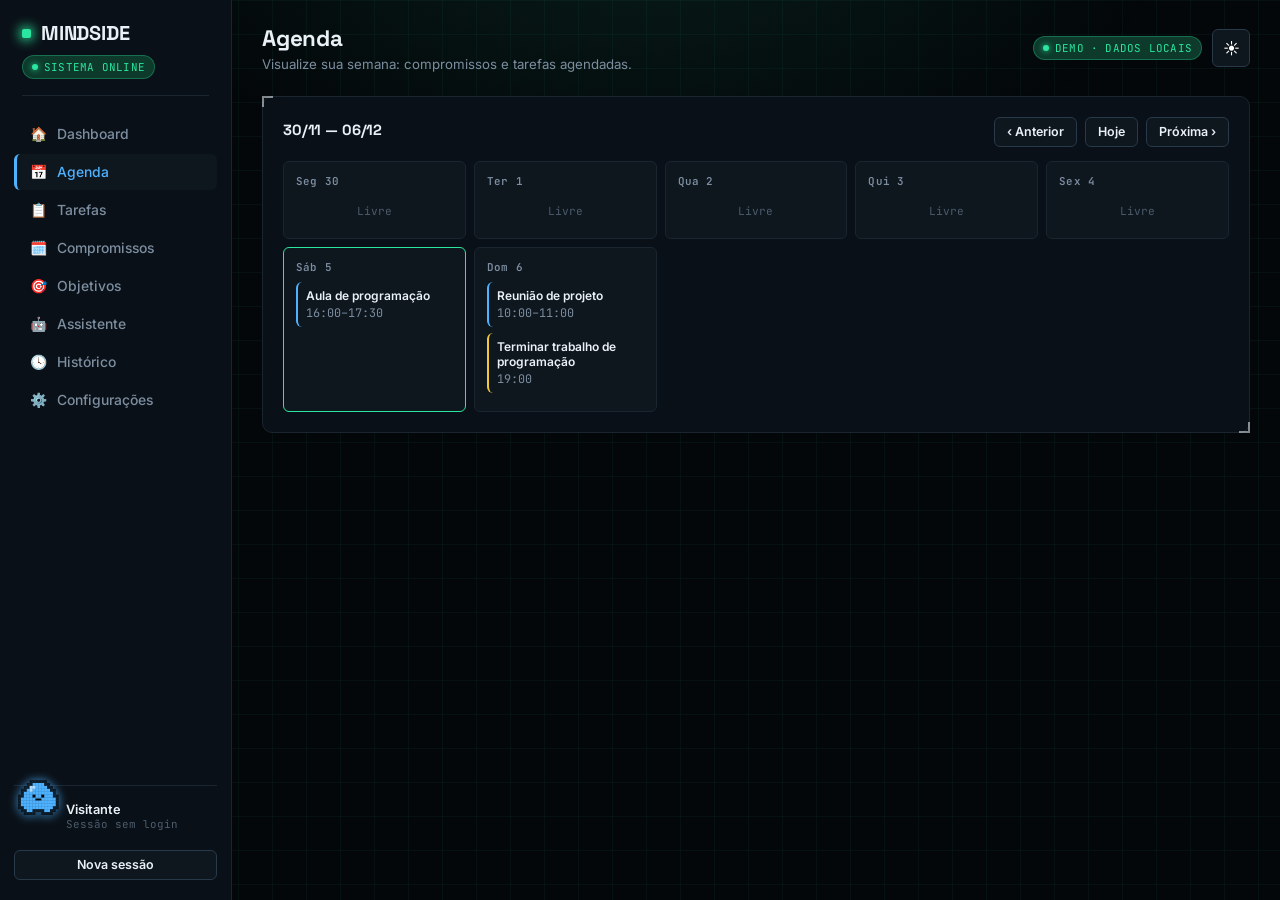
==== agenda.html @ 8a188a90 "Add files via upload" ====
<!DOCTYPE html>
<html lang="pt-BR">
<head>
<meta charset="UTF-8">
<meta name="viewport" content="width=device-width, initial-scale=1.0, viewport-fit=cover">
<title>Agenda — MINDSIDE</title>
<link rel="stylesheet" href="css/global.css">
</head>
<body data-area="agenda">
  <div class="app-shell"><div id="app-shell" style="display:contents;"></div></div>
  <script src="js/theme.js"></script>
  <script src="js/api.js"></script>
  <script src="js/toast.js"></script>
  <script src="js/area-theme.js"></script>
  <script src="js/slime.js"></script>
  <script src="js/auth.js"></script>
  <script src="js/shell.js"></script>
  <script src="js/agenda.js"></script>
</body>
</html>
---- css/global.css ----
/* =========================================================
   MINDSIDE — Design System
   Estética: painel de controle / HUD técnico.
   Tipografia: Space Grotesk (display) + Inter (corpo) + JetBrains Mono (dados/labels).
   ========================================================= */
@import url('https://fonts.googleapis.com/css2?family=Space+Grotesk:wght@500;600;700&family=Inter:wght@400;500;600&family=JetBrains+Mono:wght@400;500;600&display=swap');

:root{
  --green:#2be6a0; --green-dark:#0f9e63; --green-dim:#0d3a2b;
  --yellow:#f0c93a; --blue:#4fb2ff; --red:#ff5d76;
  --orange:#ff9a4c; --purple:#b07bff; --indigo:#6c7bff;
  --black:#04070a; --panel:#0a1017; --panel-2:#0e161e;
  --border:#1a2530; --border-bright:#28394a;
  --text:#e9f1f6; --text-dim:#7c8ea0; --text-dimmer:#4c5c6c;
  --accent:var(--green); --accent-dark:var(--green-dark);
  --danger:#ff4d5e; --success:#2be6a0; --warn:#ffb020;
  --radius:10px; --radius-sm:6px;
  --shadow:0 12px 40px rgba(0,0,0,.5);
  --glow: 0 0 0 rgba(43,230,160,0);
  --font-display:'Space Grotesk', 'Inter', sans-serif;
  --font-body:'Inter', -apple-system, sans-serif;
  --font-mono:'JetBrains Mono', ui-monospace, Menlo, monospace;
  --grid-size:34px;

  /* ---------- Sistema centralizado de tema por área ----------
     --accent-area é a ÚNICA fonte de verdade para "a cor desta área".
     Todo componente que precisa de destaque temático lê esta variável
     (com fallback para --accent = verde, o tema padrão do MINDSIDE).
     As regras :has() abaixo a definem sem flash, a partir do atributo
     data-area do <body> — e js/area-theme.js pode sobrescrevê-la em
     runtime (inline style em :root sempre vence sobre :has(), então
     o JS tem a palavra final, como pede a arquitetura). */
  --accent-area: var(--green);
  --accent-area-hover: color-mix(in srgb, var(--accent-area) 85%, white);
  --accent-area-dark: color-mix(in srgb, var(--accent-area) 70%, black);
  --accent-area-light: color-mix(in srgb, var(--accent-area) 16%, transparent);
  --accent-area-glow: color-mix(in srgb, var(--accent-area) 38%, transparent);
}
/* Mapa central área → cor. Adicionar uma nova área é UMA linha aqui. */
:root:has(body[data-area="ia"])            { --accent-area: var(--green); }
:root:has(body[data-area="tarefas"])       { --accent-area: var(--yellow); }
:root:has(body[data-area="compromissos"])  { --accent-area: var(--blue); }
:root:has(body[data-area="agenda"])        { --accent-area: var(--blue); }
:root:has(body[data-area="objetivos"])     { --accent-area: var(--red); }
:root:has(body[data-area="documentos"])    { --accent-area: var(--orange); }
:root:has(body[data-area="perfil"])        { --accent-area: var(--purple); }
:root:has(body[data-area="configuracoes"]) { --accent-area: var(--purple); }
:root:has(body[data-area="historico"])     { --accent-area: var(--indigo); }
[data-theme="light"]{
  --black:#eef1f5; --panel:#ffffff; --panel-2:#f3f5f8;
  --border:#d7dee6; --border-bright:#b9c5d1;
  --text:#0c141c; --text-dim:#54636f; --text-dimmer:#8b97a3;
  --shadow:0 12px 32px rgba(30,45,60,.10);
  --green-dim:#e3faf1;
}

*{box-sizing:border-box;}
html,body{height:100%;}
body{
  margin:0; font-family:var(--font-body); background:var(--black); color:var(--text);
  transition:background .35s ease, color .35s ease;
  background-image:
    linear-gradient(var(--border) 1px, transparent 1px),
    linear-gradient(90deg, var(--border) 1px, transparent 1px);
  background-size:var(--grid-size) var(--grid-size);
  background-attachment:fixed;
  position:relative;
}
[data-theme="dark"] body, body:not([data-theme]){
  background-image:
    linear-gradient(rgba(43,230,160,.045) 1px, transparent 1px),
    linear-gradient(90deg, rgba(43,230,160,.045) 1px, transparent 1px);
}
[data-theme="light"] body{
  background-image:
    linear-gradient(rgba(15,60,45,.05) 1px, transparent 1px),
    linear-gradient(90deg, rgba(15,60,45,.05) 1px, transparent 1px);
}
body::before{
  content:""; position:fixed; inset:0; pointer-events:none; z-index:0;
  background:radial-gradient(ellipse 900px 500px at 50% -10%, rgba(43,230,160,.10), transparent 60%);
}
a{color:inherit; text-decoration:none;}
button{font-family:inherit; cursor:pointer;}
input,select,textarea{font-family:inherit;}
h1,h2,h3{font-family:var(--font-display); letter-spacing:-.01em;}
code,.mono{font-family:var(--font-mono);}

.container{max-width:73.75rem; margin:0 auto; padding:0 24px; position:relative; z-index:1;}

/* ---------- corner brackets (HUD panel decoration) ---------- */
.hud, .card, .feature-card, .auth-card, .suggestion-card, .stat-card{
  position:relative;
}
.hud::before,.hud::after,
.card::before,.card::after,
.feature-card::before,.feature-card::after,
.auth-card::before,.auth-card::after,
.suggestion-card::before,.suggestion-card::after{
  content:""; position:absolute; width:9px; height:9px; pointer-events:none;
  border-color:var(--accent-area, var(--accent)); opacity:.55;
}
.hud::before,.card::before,.feature-card::before,.auth-card::before,.suggestion-card::before{
  top:-1px; left:-1px; border-top:2px solid; border-left:2px solid;
}
.hud::after,.card::after,.feature-card::after,.auth-card::after,.suggestion-card::after{
  bottom:-1px; right:-1px; border-bottom:2px solid; border-right:2px solid;
}

/* ---------- Navbar ---------- */
.navbar{
  display:flex; align-items:center; justify-content:space-between;
  padding:16px 24px; border-bottom:1px solid var(--border);
  position:sticky; top:0; background:rgba(4,7,10,.82); backdrop-filter:blur(12px); z-index:50;
}
[data-theme="light"] .navbar{ background:rgba(238,241,245,.88); }
.brand{display:flex; align-items:center; gap:10px; font-weight:700; font-size:1.25rem; letter-spacing:-.01em; font-family:var(--font-display);}
.brand-dot{width:9px; height:9px; border-radius:2px; background:var(--accent); box-shadow:0 0 12px 2px var(--accent); animation:pulseDot 2.4s ease-in-out infinite;}
@keyframes pulseDot{0%,100%{opacity:1;} 50%{opacity:.45;}}
.nav-actions{display:flex; gap:10px; align-items:center;}

.status-pill{
  display:inline-flex; align-items:center; gap:6px; font-family:var(--font-mono); font-size:.68rem;
  color:var(--accent); background:var(--green-dim); border:1px solid rgba(43,230,160,.3);
  padding:4px 9px; border-radius:20px; letter-spacing:.02em;
}
.status-pill .dot{width:6px; height:6px; border-radius:50%; background:var(--accent); box-shadow:0 0 6px var(--accent); animation:pulseDot 2.2s ease-in-out infinite;}

.btn{
  border:1px solid var(--border-bright); background:var(--panel-2); color:var(--text);
  padding:10px 18px; border-radius:var(--radius-sm); font-weight:600; font-size:.88rem;
  transition:all .18s ease; font-family:var(--font-body);
}
.btn:hover{border-color:var(--accent-area,var(--accent)); box-shadow:0 0 0 1px var(--accent-area,var(--accent)), 0 0 16px var(--accent-area-glow); transform:translateY(-1px);}
.btn-primary{ background:linear-gradient(135deg,var(--accent-area,var(--accent)),var(--accent-area-dark,var(--accent-dark))); border:1px solid transparent; color:#031b12; font-weight:700;}
.btn-primary:hover{filter:brightness(1.08); box-shadow:0 0 22px var(--accent-area-glow);}
.btn-ghost{background:transparent;}
.btn-danger{background:var(--danger); border:1px solid transparent; color:#fff;}
.btn-sm{padding:6px 12px; font-size:.78rem; border-radius:6px;}
.btn:disabled{opacity:.5; cursor:not-allowed; transform:none; box-shadow:none;}

/* ---------- Landing hero ---------- */
.hero{padding:80px 24px 40px; position:relative; z-index:1;}
.hero-inner{max-width:73.75rem; margin:0 auto; display:grid; grid-template-columns:1.1fr .9fr; gap:52px; align-items:center;}
@media (max-width:940px){ .hero-inner{grid-template-columns:1fr;} }
.eyebrow-mono{font-family:var(--font-mono); font-size:.72rem; color:var(--accent); letter-spacing:.04em; margin-bottom:14px; display:flex; align-items:center; gap:8px;}
.eyebrow-mono .bar{width:22px; height:1px; background:var(--accent);}
.hero h1{font-size:2.9rem; line-height:1.08; margin:0 0 18px; font-weight:700;}
.hero h1 .accent{color:var(--accent);}
.hero p.lead-text{color:var(--text-dim); font-size:1.05rem; max-width:520px; margin:0 0 30px; line-height:1.6;}
.hero-actions{display:flex; gap:12px;}

.terminal{
  background:var(--panel); border:1px solid var(--border-bright); border-radius:var(--radius);
  box-shadow:var(--shadow); overflow:hidden;
}
.terminal-bar{display:flex; align-items:center; gap:7px; padding:11px 14px; border-bottom:1px solid var(--border); background:var(--panel-2);}
.terminal-bar .tdot{width:9px; height:9px; border-radius:50%; background:var(--border-bright);}
.terminal-bar .label{margin-left:8px; font-family:var(--font-mono); font-size:.7rem; color:var(--text-dim);}
.terminal-body{padding:20px; font-family:var(--font-mono); font-size:.82rem; line-height:1.85;}
.terminal-body .prompt{color:var(--text-dim);}
.terminal-body .you{color:var(--text);}
.terminal-body .ai-line{color:var(--accent);}
.terminal-body .tag{display:inline-block; background:var(--green-dim); color:var(--accent); border:1px solid rgba(43,230,160,.3); padding:1px 7px; border-radius:4px; font-size:.72rem; margin-top:10px;}
.hero-slime-badge{
  position:absolute; top:-22px; right:28px; width:64px; height:52px; z-index:3;
  filter:drop-shadow(0 6px 14px rgba(0,0,0,.5));
}
.blinking-cursor{display:inline-block; width:7px; height:14px; background:var(--accent); vertical-align:middle; animation:blink 1s step-end infinite;}
@keyframes blink{50%{opacity:0;}}

.features{display:grid; grid-template-columns:repeat(auto-fit,minmax(230px,1fr)); gap:16px; padding:56px 0 80px; position:relative; z-index:1;}
.feature-card{
  background:var(--panel); border:1px solid var(--border); border-radius:var(--radius);
  padding:24px; transition:border-color .2s ease;
}
.feature-card:hover{border-color:var(--border-bright);}
.feature-card .icon{font-size:1.5rem; margin-bottom:12px; display:inline-block;}
.feature-card h3{margin:0 0 8px; font-size:1rem;}
.feature-card p{color:var(--text-dim); font-size:.86rem; margin:0; line-height:1.55;}

.section-alt{background:var(--panel); border-top:1px solid var(--border); border-bottom:1px solid var(--border); padding:64px 0; position:relative; z-index:1;}
.section-alt h2{text-align:center; margin-bottom:14px; font-size:1.6rem;}
.section-alt p.lead{text-align:center; color:var(--text-dim); max-width:600px; margin:0 auto 18px; line-height:1.6;}

.footer{padding:34px 24px; text-align:center; color:var(--text-dimmer); font-size:.76rem; font-family:var(--font-mono); position:relative; z-index:1;}

/* ---------- Auth pages ---------- */
.auth-wrap{min-height:100vh; display:flex; align-items:center; justify-content:center; padding:24px; position:relative; z-index:1;}
.auth-card{
  width:100%; max-width:400px; background:var(--panel); border:1px solid var(--border-bright);
  border-radius:var(--radius); padding:36px 32px; box-shadow:var(--shadow); text-align:center;
}
.auth-card h2{margin:16px 0 4px; font-size:1.35rem;}
.auth-card p.sub{color:var(--text-dim); font-size:.85rem; margin:0 0 24px;}
.field{text-align:left; margin-bottom:16px;}
.field label{display:block; font-family:var(--font-mono); font-size:.72rem; color:var(--text-dim); margin-bottom:6px; letter-spacing:.02em;}
.field input{
  width:100%; padding:11px 14px; background:var(--panel-2); border:1px solid var(--border);
  border-radius:var(--radius-sm); color:var(--text); font-size:.92rem;
}
.field input:focus{outline:none; border-color:var(--accent-area,var(--accent)); box-shadow:0 0 0 3px var(--accent-area-light);}
.auth-card .btn-primary{width:100%; padding:12px; margin-top:8px;}
.switch-link{margin-top:18px; font-size:.83rem; color:var(--text-dim);}
.switch-link a{color:var(--accent-area,var(--accent)); font-weight:600;}
.auth-card p.sub a{color:var(--accent-area,var(--accent)); font-weight:600;}
.form-error{background:rgba(255,77,94,.1); color:var(--danger); border:1px solid rgba(255,77,94,.35);
  border-radius:var(--radius-sm); padding:10px 12px; font-size:.8rem; margin-bottom:14px; display:none; font-family:var(--font-mono);}

/* ---------- App shell ---------- */
.app-shell{display:flex; min-height:100vh; min-height:100dvh; position:relative; z-index:1;}
.sidebar{
  width:14.5rem; background:var(--panel); border-right:1px solid var(--border);
  display:flex; flex-direction:column; padding:20px 14px; position:sticky; top:0; height:100vh; height:100dvh; overflow-y:auto; overscroll-behavior:contain;
  transition:transform .25s ease;
}
.sidebar .brand{padding:0 8px 8px;}
.sidebar-status{margin:0 8px 20px; padding-bottom:16px; border-bottom:1px solid var(--border);}
.side-link{
  display:flex; align-items:center; gap:10px; padding:10px 12px; border-radius:var(--radius-sm);
  color:var(--text-dim); font-size:.87rem; font-weight:500; margin-bottom:2px; border-left:3px solid transparent;
  transition:color .2s ease, border-color .2s ease, background-color .2s ease;
}
.side-link:hover{background:var(--panel-2); color:var(--text);}
.side-link.active{background:var(--panel-2); color:var(--accent-area,var(--accent)); border-left:3px solid var(--accent-area,var(--accent));}
.side-link .ic{width:18px; text-align:center;}
.sidebar-footer{margin-top:auto; display:flex; flex-direction:column; gap:10px;}
.sidebar-user{display:flex; align-items:center; gap:8px; padding:8px 4px; border-top:1px solid var(--border); padding-top:14px;}
.sidebar-user .name{font-weight:600; font-size:.8rem;}
.sidebar-user .email{color:var(--text-dimmer); font-size:.68rem; font-family:var(--font-mono);}

.menu-toggle{display:none;}

.main-area{flex:1; min-width:0; padding:24px 30px 60px;}
.topbar{display:flex; align-items:center; justify-content:space-between; margin-bottom:24px; gap:12px; flex-wrap:wrap;}
.topbar h1{margin:0; font-size:1.4rem;}
.topbar .sub{color:var(--text-dim); font-size:.83rem; margin-top:3px;}
.top-actions{display:flex; gap:10px; align-items:center;}

.theme-toggle{
  width:38px; height:38px; border-radius:var(--radius-sm); border:1px solid var(--border-bright); background:var(--panel-2);
  display:flex; align-items:center; justify-content:center; font-size:1rem;
}

.grid-3{display:grid; grid-template-columns:repeat(3,1fr); gap:16px;}
.grid-2{display:grid; grid-template-columns:2fr 1fr; gap:16px;}

.card{
  background:var(--panel); border:1px solid var(--border); border-radius:var(--radius);
  padding:20px;
}
.card h3{margin:0 0 4px; font-size:.92rem; font-family:var(--font-display);}
.stat-card{border-top:2px solid var(--accent-area,var(--accent)); padding-top:18px; transition:border-color .25s ease;}
.stat-card .label-row{display:flex; justify-content:space-between; align-items:center;}
.stat-card .label-row .tick{font-family:var(--font-mono); font-size:.65rem; color:var(--text-dimmer);}
.stat-card .num{font-family:var(--font-mono); font-size:2.1rem; font-weight:600; margin:8px 0 2px; color:var(--text);}
.stat-card .label{color:var(--text-dim); font-size:.8rem;}

.list-card{margin-bottom:18px;}
.list-card .head{display:flex; justify-content:space-between; align-items:center; margin-bottom:12px;}
.item-row{
  display:flex; align-items:center; justify-content:space-between; gap:10px;
  padding:12px 14px; background:var(--panel-2); border-radius:var(--radius-sm); margin-bottom:8px;
  border-left:2px solid var(--accent-area,var(--accent)); transition:border-color .25s ease;
}
.item-row .meta{font-size:.74rem; color:var(--text-dim); font-family:var(--font-mono); margin-top:2px;}
.item-title{font-weight:600; font-size:.88rem;}
.empty-state{color:var(--text-dimmer); font-size:.82rem; padding:22px; text-align:center; font-family:var(--font-mono);}

.badge{display:inline-block; padding:3px 9px; border-radius:4px; font-size:.66rem; font-weight:600; font-family:var(--font-mono); letter-spacing:.02em; border:1px solid transparent;}
.badge-baixa{background:rgba(79,178,255,.12); color:var(--blue); border-color:rgba(79,178,255,.3);}
.badge-media{background:rgba(240,201,58,.12); color:var(--yellow); border-color:rgba(240,201,58,.3);}
.badge-alta{background:rgba(255,154,76,.14); color:var(--orange); border-color:rgba(255,154,76,.3);}
.badge-urgente{background:rgba(255,93,118,.14); color:var(--red); border-color:rgba(255,93,118,.3);}
.badge-pendente{background:rgba(124,142,160,.14); color:var(--text-dim); border-color:rgba(124,142,160,.3);}
.badge-em_andamento{background:rgba(79,178,255,.12); color:var(--blue); border-color:rgba(79,178,255,.3);}
.badge-concluida{background:rgba(43,230,160,.14); color:var(--success); border-color:rgba(43,230,160,.3);}

/* ---------- Forms / modals ---------- */
.modal-overlay{
  position:fixed; inset:0; background:rgba(2,4,6,.68); display:none;
  align-items:center; justify-content:center; z-index:200; padding:20px; backdrop-filter:blur(3px);
}
.modal-overlay.open{display:flex;}
.modal{
  background:var(--panel); border:1px solid var(--border-bright); border-radius:var(--radius);
  padding:26px; width:100%; max-width:460px; box-shadow:var(--shadow); max-height:88vh; overflow-y:auto;
  position:relative;
}
.modal::before,.modal::after{content:""; position:absolute; width:10px; height:10px; border-color:var(--accent-area,var(--accent)); opacity:.5;}
.modal::before{top:-1px; left:-1px; border-top:2px solid; border-left:2px solid;}
.modal::after{bottom:-1px; right:-1px; border-bottom:2px solid; border-right:2px solid;}
.modal h3{margin-top:0; font-size:1.05rem;}
.form-row{display:grid; grid-template-columns:1fr 1fr; gap:12px;}
.modal-actions{display:flex; justify-content:flex-end; gap:10px; margin-top:18px;}

/* toasts */
.toast-wrap{position:fixed; bottom:22px; right:22px; display:flex; flex-direction:column; gap:10px; z-index:300;}
.toast{
  background:var(--panel); border:1px solid var(--border-bright); border-left:3px solid var(--accent-area,var(--accent));
  padding:12px 16px; border-radius:var(--radius-sm); box-shadow:var(--shadow); font-size:.83rem; min-width:220px;
  animation:slideIn .25s ease;
}
.toast.error{border-left-color:var(--danger);}
.toast.success{border-left-color:var(--success);}
@keyframes slideIn{from{transform:translateX(30px); opacity:0;} to{transform:translateX(0); opacity:1;}}

/* Agenda */
.agenda-tabs{display:flex; gap:8px; margin-bottom:16px;}
.agenda-day-col{background:var(--panel-2); border-radius:var(--radius-sm); padding:12px; min-height:70px; border:1px solid var(--border);}
.agenda-grid{display:grid; grid-template-columns:repeat(7,1fr); gap:8px;}
.agenda-day-label{font-family:var(--font-mono); font-size:.68rem; color:var(--text-dim); margin-bottom:8px; font-weight:600; letter-spacing:.02em;}

/* Chat / assistente */
.chat-wrap{display:flex; flex-direction:column; height:calc(100vh - 150px); background:var(--panel);
  border:1px solid var(--border-bright); border-radius:var(--radius); overflow:hidden; position:relative;}
.chat-wrap::before,.chat-wrap::after{content:""; position:absolute; width:10px; height:10px; border-color:var(--accent-area,var(--accent)); opacity:.5; z-index:2;}
.chat-wrap::before{top:-1px; left:-1px; border-top:2px solid; border-left:2px solid;}
.chat-wrap::after{bottom:-1px; right:-1px; border-bottom:2px solid; border-right:2px solid;}
.chat-messages{flex:1; overflow-y:auto; padding:22px; display:flex; flex-direction:column; gap:14px;}
.msg{max-width:72%; padding:12px 16px; border-radius:var(--radius-sm); font-size:.88rem; line-height:1.55;}
.msg.user{align-self:flex-end; background:var(--accent-area,var(--accent)); color:#031b12; font-weight:500;}
.msg.ai{align-self:flex-start; background:var(--panel-2); border:1px solid var(--border);}
.chat-input-bar{display:flex; gap:10px; padding:16px; border-top:1px solid var(--border);}
.chat-input-bar input{flex:1; padding:12px 16px; border-radius:var(--radius-sm); background:var(--panel-2); border:1px solid var(--border); color:var(--text);}
.chat-input-bar input:focus{outline:none; border-color:var(--accent-area,var(--accent));}
.suggestion-card{
  border:1px solid var(--accent-area,var(--accent)); background:var(--accent-area-light, rgba(43,230,160,.05));
  border-radius:var(--radius-sm); padding:14px; font-size:.84rem; transition:border-color .25s ease, background-color .25s ease;
}
.suggestion-card .conflict-warning{color:var(--danger); font-weight:600; margin-top:8px; font-size:.76rem; font-family:var(--font-mono);}
.suggestion-actions{display:flex; gap:8px; margin-top:12px; flex-wrap:wrap;}

/* Slime mascot */
/* Slime — pixel art real via box-shadow (grade de pixels 6px, sem border-radius) */
.slime-box{position:relative; width:100%; height:100%; display:flex; align-items:center; justify-content:center;}
.slime{position:relative; width:78px; height:66px; transform-origin:top left;}
.slime-inner{position:relative; width:100%; height:100%; transition:transform .12s ease;}
.slime .pixel-body{
  position:absolute; top:0; left:6px; width:6px; height:6px; background:transparent;
  transition:box-shadow .3s ease, filter .3s ease;
  filter:drop-shadow(0 4px 8px rgba(0,0,0,.45)) drop-shadow(0 0 9px var(--accent-area,var(--accent)));
  box-shadow:
    18px 6px 0 0 rgba(255,255,255,.55),
    24px 6px 0 0 rgba(255,255,255,.55),
    18px 12px 0 0 rgba(255,255,255,.55),
    18px -6px 0 0 rgba(4,7,10,.7),
    24px -6px 0 0 rgba(4,7,10,.7),
    30px -6px 0 0 rgba(4,7,10,.7),
    36px -6px 0 0 rgba(4,7,10,.7),
    42px -6px 0 0 rgba(4,7,10,.7),
    48px -6px 0 0 rgba(4,7,10,.7),
    12px 0px 0 0 rgba(4,7,10,.7),
    18px 0px 0 0 rgba(4,7,10,.7),
    48px 0px 0 0 rgba(4,7,10,.7),
    54px 0px 0 0 rgba(4,7,10,.7),
    6px 6px 0 0 rgba(4,7,10,.7),
    12px 6px 0 0 rgba(4,7,10,.7),
    54px 6px 0 0 rgba(4,7,10,.7),
    60px 6px 0 0 rgba(4,7,10,.7),
    0px 12px 0 0 rgba(4,7,10,.7),
    6px 12px 0 0 rgba(4,7,10,.7),
    60px 12px 0 0 rgba(4,7,10,.7),
    66px 12px 0 0 rgba(4,7,10,.7),
    0px 18px 0 0 rgba(4,7,10,.7),
    66px 18px 0 0 rgba(4,7,10,.7),
    -6px 24px 0 0 rgba(4,7,10,.7),
    0px 24px 0 0 rgba(4,7,10,.7),
    66px 24px 0 0 rgba(4,7,10,.7),
    72px 24px 0 0 rgba(4,7,10,.7),
    -6px 30px 0 0 rgba(4,7,10,.7),
    72px 30px 0 0 rgba(4,7,10,.7),
    -6px 36px 0 0 rgba(4,7,10,.7),
    72px 36px 0 0 rgba(4,7,10,.7),
    -6px 42px 0 0 rgba(4,7,10,.7),
    72px 42px 0 0 rgba(4,7,10,.7),
    -6px 48px 0 0 rgba(4,7,10,.7),
    0px 48px 0 0 rgba(4,7,10,.7),
    66px 48px 0 0 rgba(4,7,10,.7),
    72px 48px 0 0 rgba(4,7,10,.7),
    0px 54px 0 0 rgba(4,7,10,.7),
    6px 54px 0 0 rgba(4,7,10,.7),
    24px 54px 0 0 rgba(4,7,10,.7),
    30px 54px 0 0 rgba(4,7,10,.7),
    36px 54px 0 0 rgba(4,7,10,.7),
    42px 54px 0 0 rgba(4,7,10,.7),
    60px 54px 0 0 rgba(4,7,10,.7),
    66px 54px 0 0 rgba(4,7,10,.7),
    6px 60px 0 0 rgba(4,7,10,.7),
    12px 60px 0 0 rgba(4,7,10,.7),
    18px 60px 0 0 rgba(4,7,10,.7),
    24px 60px 0 0 rgba(4,7,10,.7),
    42px 60px 0 0 rgba(4,7,10,.7),
    48px 60px 0 0 rgba(4,7,10,.7),
    54px 60px 0 0 rgba(4,7,10,.7),
    60px 60px 0 0 rgba(4,7,10,.7),
    24px 0px 0 0 var(--accent-area, var(--accent)),
    30px 0px 0 0 var(--accent-area, var(--accent)),
    36px 0px 0 0 var(--accent-area, var(--accent)),
    42px 0px 0 0 var(--accent-area, var(--accent)),
    18px 6px 0 0 var(--accent-area, var(--accent)),
    24px 6px 0 0 var(--accent-area, var(--accent)),
    30px 6px 0 0 var(--accent-area, var(--accent)),
    36px 6px 0 0 var(--accent-area, var(--accent)),
    42px 6px 0 0 var(--accent-area, var(--accent)),
    48px 6px 0 0 var(--accent-area, var(--accent)),
    12px 12px 0 0 var(--accent-area, var(--accent)),
    18px 12px 0 0 var(--accent-area, var(--accent)),
    24px 12px 0 0 var(--accent-area, var(--accent)),
    30px 12px 0 0 var(--accent-area, var(--accent)),
    36px 12px 0 0 var(--accent-area, var(--accent)),
    42px 12px 0 0 var(--accent-area, var(--accent)),
    48px 12px 0 0 var(--accent-area, var(--accent)),
    54px 12px 0 0 var(--accent-area, var(--accent)),
    6px 18px 0 0 var(--accent-area, var(--accent)),
    12px 18px 0 0 var(--accent-area, var(--accent)),
    18px 18px 0 0 var(--accent-area, var(--accent)),
    24px 18px 0 0 var(--accent-area, var(--accent)),
    30px 18px 0 0 var(--accent-area, var(--accent)),
    36px 18px 0 0 var(--accent-area, var(--accent)),
    42px 18px 0 0 var(--accent-area, var(--accent)),
    48px 18px 0 0 var(--accent-area, var(--accent)),
    54px 18px 0 0 var(--accent-area, var(--accent)),
    60px 18px 0 0 var(--accent-area, var(--accent)),
    6px 24px 0 0 var(--accent-area, var(--accent)),
    12px 24px 0 0 var(--accent-area, var(--accent)),
    18px 24px 0 0 var(--accent-area, var(--accent)),
    24px 24px 0 0 var(--accent-area, var(--accent)),
    30px 24px 0 0 var(--accent-area, var(--accent)),
    36px 24px 0 0 var(--accent-area, var(--accent)),
    42px 24px 0 0 var(--accent-area, var(--accent)),
    48px 24px 0 0 var(--accent-area, var(--accent)),
    54px 24px 0 0 var(--accent-area, var(--accent)),
    60px 24px 0 0 var(--accent-area, var(--accent)),
    0px 30px 0 0 var(--accent-area, var(--accent)),
    6px 30px 0 0 var(--accent-area, var(--accent)),
    12px 30px 0 0 var(--accent-area, var(--accent)),
    18px 30px 0 0 var(--accent-area, var(--accent)),
    24px 30px 0 0 var(--accent-area, var(--accent)),
    30px 30px 0 0 var(--accent-area, var(--accent)),
    36px 30px 0 0 var(--accent-area, var(--accent)),
    42px 30px 0 0 var(--accent-area, var(--accent)),
    48px 30px 0 0 var(--accent-area, var(--accent)),
    54px 30px 0 0 var(--accent-area, var(--accent)),
    60px 30px 0 0 var(--accent-area, var(--accent)),
    66px 30px 0 0 var(--accent-area, var(--accent)),
    0px 36px 0 0 var(--accent-area, var(--accent)),
    6px 36px 0 0 var(--accent-area, var(--accent)),
    12px 36px 0 0 var(--accent-area, var(--accent)),
    18px 36px 0 0 var(--accent-area, var(--accent)),
    24px 36px 0 0 var(--accent-area, var(--accent)),
    30px 36px 0 0 var(--accent-area, var(--accent)),
    36px 36px 0 0 var(--accent-area, var(--accent)),
    42px 36px 0 0 var(--accent-area, var(--accent)),
    48px 36px 0 0 var(--accent-area, var(--accent)),
    54px 36px 0 0 var(--accent-area, var(--accent)),
    60px 36px 0 0 var(--accent-area, var(--accent)),
    66px 36px 0 0 var(--accent-area, var(--accent)),
    0px 42px 0 0 var(--accent-area, var(--accent)),
    6px 42px 0 0 var(--accent-area, var(--accent)),
    12px 42px 0 0 var(--accent-area, var(--accent)),
    18px 42px 0 0 var(--accent-area, var(--accent)),
    24px 42px 0 0 var(--accent-area, var(--accent)),
    30px 42px 0 0 var(--accent-area, var(--accent)),
    36px 42px 0 0 var(--accent-area, var(--accent)),
    42px 42px 0 0 var(--accent-area, var(--accent)),
    48px 42px 0 0 var(--accent-area, var(--accent)),
    54px 42px 0 0 var(--accent-area, var(--accent)),
    60px 42px 0 0 var(--accent-area, var(--accent)),
    66px 42px 0 0 var(--accent-area, var(--accent)),
    6px 48px 0 0 var(--accent-area, var(--accent)),
    12px 48px 0 0 var(--accent-area, var(--accent)),
    18px 48px 0 0 var(--accent-area, var(--accent)),
    24px 48px 0 0 var(--accent-area, var(--accent)),
    30px 48px 0 0 var(--accent-area, var(--accent)),
    36px 48px 0 0 var(--accent-area, var(--accent)),
    42px 48px 0 0 var(--accent-area, var(--accent)),
    48px 48px 0 0 var(--accent-area, var(--accent)),
    54px 48px 0 0 var(--accent-area, var(--accent)),
    60px 48px 0 0 var(--accent-area, var(--accent)),
    12px 54px 0 0 var(--accent-area, var(--accent)),
    18px 54px 0 0 var(--accent-area, var(--accent)),
    48px 54px 0 0 var(--accent-area, var(--accent)),
    54px 54px 0 0 var(--accent-area, var(--accent));
}
.slime .pixel-eye{position:absolute; top:24px; width:6px; height:6px; background:#04070a;}
.slime .pixel-eye.l{left:30px;}
.slime .pixel-eye.r{left:48px;}

/* Boquinha — elemento próprio, sem filtro/sombra aplicado (assim como os
   olhos), mas dentro de .slime-inner então acompanha squash/stretch e a
   reação especial junto com o resto do corpo. Formas retangulares (sem
   border-radius) para manter a consistência pixel art do sprite. */
.slime .pixel-mouth{
  position:absolute; top:32px; left:36px; width:12px; height:4px;
  background:#04070a; transition:width .18s ease, height .18s ease, top .18s ease, left .18s ease;
}
/* feliz (reação normal de clique): boca um pouco mais larga */
.slime[data-state="happy"] .pixel-mouth{ left:33px; width:18px; height:4px; }
/* processando: boca neutra e fina, sugerindo concentração */
.slime[data-state="processing"] .pixel-mouth{ left:36px; width:8px; height:3px; }
/* erro: boca curta e reta, levemente mais alta (expressão tensa) */
.slime[data-state="error"] .pixel-mouth{ left:35px; width:10px; height:3px; top:31px; }
/* reação especial dos 10 cliques: boca bem aberta, de surpresa */
/* Estado final "aberta" — vale sempre (inclusive com prefers-reduced-motion,
   onde a transição comum de width/height/top/left já dá conta sozinha). */
.slime[data-state="special-reaction"] .pixel-mouth{ left:36px; top:29px; width:12px; height:10px; }

/* Com movimento permitido, a abertura vira um "ofego" de surpresa: a boca
   passa por uma abertura exagerada antes de acomodar no tamanho final,
   sincronizada com o início do "inchaço" do corpo (mesmo gatilho de estado). */
@keyframes slime-mouth-gasp{
  0%   { left:36px; top:32px; width:12px; height:4px; }
  30%  { left:32px; top:25px; width:20px; height:18px; }
  60%  { left:35px; top:28px; width:14px; height:11px; }
  100% { left:36px; top:29px; width:12px; height:10px; }
}
@media (prefers-reduced-motion: no-preference){
  .slime[data-state="special-reaction"] .pixel-mouth{
    animation:slime-mouth-gasp .5s cubic-bezier(.34,1.56,.64,1) both;
  }
}
@media (prefers-reduced-motion:reduce){ .slime-inner{transition:none !important;} .brand-dot, .status-pill .dot{animation:none !important;} .blinking-cursor{animation:none !important;} }

/* Interação especial do slime: a cada 10 cliques/toques ele "incha" bem
   mais que na reação normal, depois volta suavemente ao tamanho de sempre.
   Controlada por slime.js (classes .mega-grow / .mega-reduced), nunca as
   duas ao mesmo tempo. */
@keyframes slime-mega-pulse{
  0%   { transform:scale(1,1); }
  12%  { transform:scale(1.5,0.52); }
  30%  { transform:scale(0.6,1.65); }
  48%  { transform:scale(1.58,0.58); }
  66%  { transform:scale(0.72,1.4); }
  82%  { transform:scale(1.14,0.92); }
  100% { transform:scale(1,1); }
}
.slime-inner.mega-grow{
  animation:slime-mega-pulse .9s cubic-bezier(.36,.07,.19,.97) both;
}
@keyframes slime-mega-pulse-reduced{
  0%,100% { filter:brightness(1); }
  50%     { filter:brightness(1.7); }
}
.slime-inner.mega-reduced{
  animation:slime-mega-pulse-reduced .42s ease both;
}
@media (prefers-reduced-motion:reduce){ .slime-inner.mega-grow{animation:none !important;} }

.slime-dock{position:fixed; bottom:20px; left:20px; width:64px; height:52px; z-index:40; cursor:pointer;}

/* misc */
.text-dim{color:var(--text-dim);}
.mt-0{margin-top:0;}
.hidden{display:none !important;}
.skeleton{background:linear-gradient(90deg,var(--panel-2) 25%,var(--border) 50%,var(--panel-2) 75%); background-size:200% 100%; animation:shimmer 1.4s infinite; border-radius:var(--radius-sm);}
@keyframes shimmer{0%{background-position:200% 0;} 100%{background-position:-200% 0;}}

/* =========================================================
   RESPONSIVIDADE
   Camada adicionada sobre o design original: nenhuma cor, fonte ou
   animação foi alterada — só dimensionamento, quebra de linha, grids e
   comportamento em toque. Ordem: base → componentes → breakpoints →
   toque/hover → telas grandes.
   ========================================================= */

/* ---------- Base ---------- */
:root[data-theme="dark"]{color-scheme:dark;}   /* ícones de data/hora e <select> legíveis no tema escuro */
:root[data-theme="light"]{color-scheme:light;}
html{-webkit-text-size-adjust:100%; text-size-adjust:100%;}
body{overflow-x:clip; -webkit-tap-highlight-color:transparent;}  /* rede de segurança contra rolagem lateral */
img,video,canvas{max-width:100%; height:auto;}
h1,h2,h3,.item-title,.meta,.msg,.toast,.footer{overflow-wrap:anywhere;}
button,.btn,a{touch-action:manipulation;}
.btn{display:inline-flex; align-items:center; justify-content:center; gap:6px; text-align:center; line-height:1.25;}
.btn-sm,.badge,.status-pill,.brand{white-space:nowrap;}

/* ---------- Formulários ---------- */
.field{min-width:0;}
.field input,.field select,.field textarea{
  width:100%; min-width:0; max-width:100%; padding:11px 14px; background:var(--panel-2);
  border:1px solid var(--border); border-radius:var(--radius-sm); color:var(--text); font-size:.92rem;
}
.field select:focus,.field textarea:focus{outline:none; border-color:var(--accent-area,var(--accent)); box-shadow:0 0 0 3px var(--accent-area-light);}
.form-row{grid-template-columns:repeat(auto-fit,minmax(min(100%,10.5rem),1fr));}  /* 2 colunas quando cabe, 1 quando não */

/* ---------- Landing ---------- */
.navbar{flex-wrap:wrap; gap:10px 16px; padding-left:max(24px,env(safe-area-inset-left)); padding-right:max(24px,env(safe-area-inset-right)); padding-top:max(16px,env(safe-area-inset-top));}
.nav-actions{flex-wrap:wrap; justify-content:flex-end; gap:8px 10px;}
.hero{padding:clamp(36px,8vw,80px) max(24px,env(safe-area-inset-right)) clamp(24px,5vw,40px) max(24px,env(safe-area-inset-left));}
.hero-inner{gap:clamp(28px,5vw,52px);}
.hero-inner > *{min-width:0;}
.hero h1{font-size:clamp(1.85rem, 1.2rem + 3.2vw, 2.9rem);}
.hero-actions{flex-wrap:wrap;}
.terminal-body{padding:clamp(14px,4vw,20px); font-size:clamp(.72rem,.62rem + .5vw,.82rem); overflow-wrap:anywhere;}
.term-actions{display:inline-flex; flex-wrap:wrap; column-gap:2ch;}
.features{grid-template-columns:repeat(auto-fit,minmax(min(14.375rem,100%),1fr)); padding:clamp(32px,6vw,56px) 0 clamp(48px,8vw,80px);}
.section-alt{padding:clamp(40px,7vw,64px) 0;}
.footer{padding:clamp(24px,5vw,34px) 16px;}

/* ---------- Login / cadastro ---------- */
body:has(.auth-wrap){height:auto; min-height:100vh; min-height:100dvh; display:flex; flex-direction:column;}
.auth-wrap{flex:1 0 auto; min-height:0;}
.auth-card{padding:clamp(24px,6vw,36px) clamp(18px,5vw,32px);}

/* ---------- App shell ---------- */
.main-area{width:100%; max-width:90rem; margin-inline:auto; padding-left:max(30px,env(safe-area-inset-left)); padding-right:max(30px,env(safe-area-inset-right));}
.topbar h1{font-size:clamp(1.15rem,1rem + 1vw,1.4rem);}
.topbar > div:first-child{min-width:0;}
.top-actions{margin-left:auto;}
.sidebar-user > div:last-child{min-width:0;}
.sidebar-user .name,.sidebar-user .email{overflow:hidden; text-overflow:ellipsis; white-space:nowrap;}
.sidebar-backdrop{display:none;}

/* ---------- Grids de cards ---------- */
.grid-3{grid-template-columns:repeat(3,minmax(0,1fr));}
.grid-2{grid-template-columns:minmax(0,2fr) minmax(0,1fr);}
.stat-card .label-row{gap:8px;}
.list-card .head,.card > .head{flex-wrap:wrap; gap:8px 12px;}
.card{min-width:0;}

/* ---------- Linhas de lista (tarefas, compromissos, objetivos, histórico) ---------- */
.item-row{flex-wrap:wrap; row-gap:10px;}
.item-main{flex:1 1 10rem; min-width:0;}
.item-actions{display:flex; flex-wrap:wrap; align-items:center; gap:6px;}
.item-top{display:flex; flex-wrap:wrap; align-items:center; justify-content:space-between; gap:10px;}

/* ---------- Agenda ---------- */
.agenda-head{display:flex; flex-wrap:wrap; justify-content:space-between; align-items:center; gap:10px 12px; margin-bottom:14px;}
.agenda-controls{display:flex; flex-wrap:wrap; gap:8px;}
.agenda-grid{grid-template-columns:repeat(auto-fit,minmax(min(9.5rem,100%),1fr));}
.agenda-day-col{min-width:0;}
.agenda-item{padding:6px 8px; margin-bottom:6px; font-size:.72rem;}
.agenda-item .item-title{font-size:.75rem; hyphens:auto;}
.agenda-item.is-task{border-left-color:var(--yellow);}

/* ---------- Assistente (chat) ---------- */
.assistant-header{display:flex; align-items:center; gap:16px; margin-bottom:16px;}
.assistant-header-text{min-width:0;}
/* o chat ocupa exatamente o espaço que sobra na tela (sem "100vh - 150px" fixo) */
.main-area:has(.chat-wrap){display:flex; flex-direction:column; min-height:100vh; min-height:100dvh;}
.main-area:has(.chat-wrap) > #page-content{flex:1 1 auto; display:flex; flex-direction:column; min-height:0;}
.main-area:has(.chat-wrap) .assistant-header{flex:none;}
.chat-wrap{flex:1 1 auto; height:auto; min-height:20rem;}
.chat-messages{padding:clamp(14px,3vw,22px);}
.msg{max-width:min(72%,46rem);}
.chat-input-bar{padding:12px clamp(12px,3vw,16px); padding-bottom:max(12px,env(safe-area-inset-bottom));}
.chat-input-bar input{min-width:0;}
.suggestion-actions .btn{flex:0 1 auto;}

/* ---------- Modais e toasts ---------- */
.modal-overlay{
  padding:max(12px,env(safe-area-inset-top)) max(12px,env(safe-area-inset-right)) max(12px,env(safe-area-inset-bottom)) max(12px,env(safe-area-inset-left));
  overscroll-behavior:contain;
}
.modal{max-height:100%; padding:clamp(18px,5vw,26px); overscroll-behavior:contain; -webkit-overflow-scrolling:touch;}
.modal-actions{flex-wrap:wrap;}
.toast-wrap{bottom:max(22px,env(safe-area-inset-bottom)); right:max(22px,env(safe-area-inset-right)); max-width:calc(100vw - 24px);}

/* ---------- Tabelas (defensivo: o app ainda não usa <table>) ---------- */
.table-wrap{overflow-x:auto; -webkit-overflow-scrolling:touch;}
table{max-width:100%;}

/* ---------- Notebook / tablet (≤ 1100px) ---------- */
@media (max-width:1100px){
  .grid-2{grid-template-columns:minmax(0,1fr);}
}

/* ---------- Agenda com 7 colunas só quando há largura de sobra ---------- */
@media (min-width:1360px){
  .agenda-grid{grid-template-columns:repeat(7,minmax(0,1fr));}
}

/* ---------- Tablet retrato / celular paisagem (≤ 880px): menu vira gaveta ---------- */
@media (max-width:880px){
  .sidebar{
    position:fixed; inset:0 auto 0 0; z-index:100; width:min(18rem,86vw); height:100vh; height:100dvh;
    transform:translateX(-100%); visibility:hidden; box-shadow:none;
    padding-top:max(20px,env(safe-area-inset-top)); padding-bottom:max(20px,env(safe-area-inset-bottom)); padding-left:max(14px,env(safe-area-inset-left));
    transition:transform .25s ease, visibility 0s linear .25s;
  }
  .sidebar.open{transform:translateX(0); visibility:visible; box-shadow:var(--shadow); transition:transform .25s ease;}
  .sidebar-backdrop{
    display:block; position:fixed; inset:0; z-index:90; background:rgba(2,4,6,.62); backdrop-filter:blur(2px);
    opacity:0; pointer-events:none; transition:opacity .25s ease;
  }
  .sidebar-backdrop.show{opacity:1; pointer-events:auto;}
  body.nav-open{overflow:hidden;}
  .menu-toggle{display:flex; align-items:center; justify-content:center; flex:none; width:38px; height:38px; border-radius:var(--radius-sm);
    border:1px solid var(--border-bright); background:var(--panel-2); color:var(--text); font-size:1rem;}
  .main-area{padding:18px max(16px,env(safe-area-inset-right)) 50px max(16px,env(safe-area-inset-left));}
}

/* ---------- Celular (≤ 640px) ---------- */
@media (max-width:640px){
  /* navbar da landing: marca + tema na 1ª linha, botões na 2ª, selo "demonstrativa" na 3ª; sem sticky para não roubar altura */
  .navbar{display:grid; grid-template-columns:1fr 1fr auto; padding-bottom:12px;}
  .navbar:has(.nav-actions){position:static;}
  .navbar > .brand{grid-column:1 / 3;}
  .navbar > .theme-toggle{grid-column:3;}
  .nav-actions{display:contents;}
  .nav-actions .theme-toggle{grid-column:3; grid-row:1;}
  .nav-actions .btn-ghost{grid-column:1; grid-row:2;}
  .nav-actions .btn-primary{grid-column:2 / 4; grid-row:2;}
  .nav-actions .status-pill{grid-column:1 / -1; grid-row:3; justify-content:center;}
  .navbar:has(.nav-actions) > .brand{grid-row:1;}
  .container{padding:0 16px;}
  .card{padding:16px;}
}

/* ---------- Celular pequeno (≤ 600px) ---------- */
@media (max-width:600px){
  .grid-3{grid-template-columns:minmax(0,1fr);}
  .agenda-grid{grid-template-columns:minmax(0,1fr);}
  .agenda-item{font-size:.82rem; padding:9px 12px;}
  .agenda-item .item-title{font-size:.86rem;}
  .agenda-controls{width:100%;}
  .agenda-controls .btn{flex:1 1 0;}
  .msg{max-width:92%;}
  /* ações das linhas: ocupam a largura toda, em grade 2×N (badges em cima, botões embaixo) */
  .item-actions{display:grid; grid-template-columns:repeat(2,minmax(0,1fr)); width:100%; gap:8px;}
  .item-actions .badge{justify-self:start; align-self:center;}
  .item-row .item-actions .btn{width:100%;}
  .item-top .item-actions{width:100%;}
  .top-actions{width:100%; justify-content:space-between;}
  .hero-actions .btn{flex:1 1 100%;}
  .suggestion-actions .btn{flex:1 1 auto;}
  .toast-wrap{left:12px; right:12px; bottom:max(12px,env(safe-area-inset-bottom));}
  .toast{min-width:0; width:100%;}
  .modal-actions .btn{flex:1 1 0;}
  .main-area{padding-top:14px;}
}

/* ---------- Celular muito pequeno (≤ 380px) ---------- */
@media (max-width:380px){
  .main-area{padding-left:max(12px,env(safe-area-inset-left)); padding-right:max(12px,env(safe-area-inset-right));}
  .card{padding:14px;}
  .stat-card .num{font-size:1.8rem;}
  .assistant-header{gap:12px;}
}

/* ---------- Celular em paisagem (pouca altura) ---------- */
@media (max-height:480px) and (orientation:landscape){
  .hero{padding-top:28px;}
  .chat-wrap{min-height:14rem;}
  .modal{padding:16px 20px;}
}

/* ---------- Toque (telas sensíveis ao toque) ---------- */
@media (pointer:coarse){
  .btn{min-height:44px;}
  .btn-sm{min-height:42px; padding:8px 14px;}
  .theme-toggle,.menu-toggle{width:44px; height:44px;}
  .brand{min-height:44px;}
  .side-link{padding:13px 12px;}
  /* 16px evita o zoom automático do iOS ao focar campos */
  .field input,.field select,.field textarea,.chat-input-bar input{font-size:16px; min-height:46px;}
  .field input[type="date"],.field input[type="time"]{display:block; -webkit-min-logical-width:0;}
  .menu-toggle:active,.theme-toggle:active,.side-link:active{background:var(--border);}
}
@media (hover:none){
  /* sem "hover preso" depois do toque; feedback fica por conta do :active */
  .btn:hover{transform:none; box-shadow:none; border-color:var(--border-bright);}
  .btn-primary:hover{filter:none; border-color:transparent;}
  .btn-danger:hover{border-color:transparent;}
  .feature-card:hover{border-color:var(--border);}
  .btn:active{transform:scale(.97); filter:brightness(1.1);}
  body{background-attachment:scroll;}   /* fixed é lento/instável em navegadores móveis */
}
@media (prefers-reduced-motion:reduce){
  .sidebar,.sidebar-backdrop{transition:none !important;}
}

/* ---------- Monitores grandes: escala proporcional e conteúdo centralizado ---------- */
@media (min-width:1600px){
  .main-area{padding-top:32px; padding-bottom:72px;}
}
@media (min-width:1920px){ html{font-size:112.5%;} }
@media (min-width:2560px){ html{font-size:125%;} }
@media (min-width:3400px){ html{font-size:150%;} }
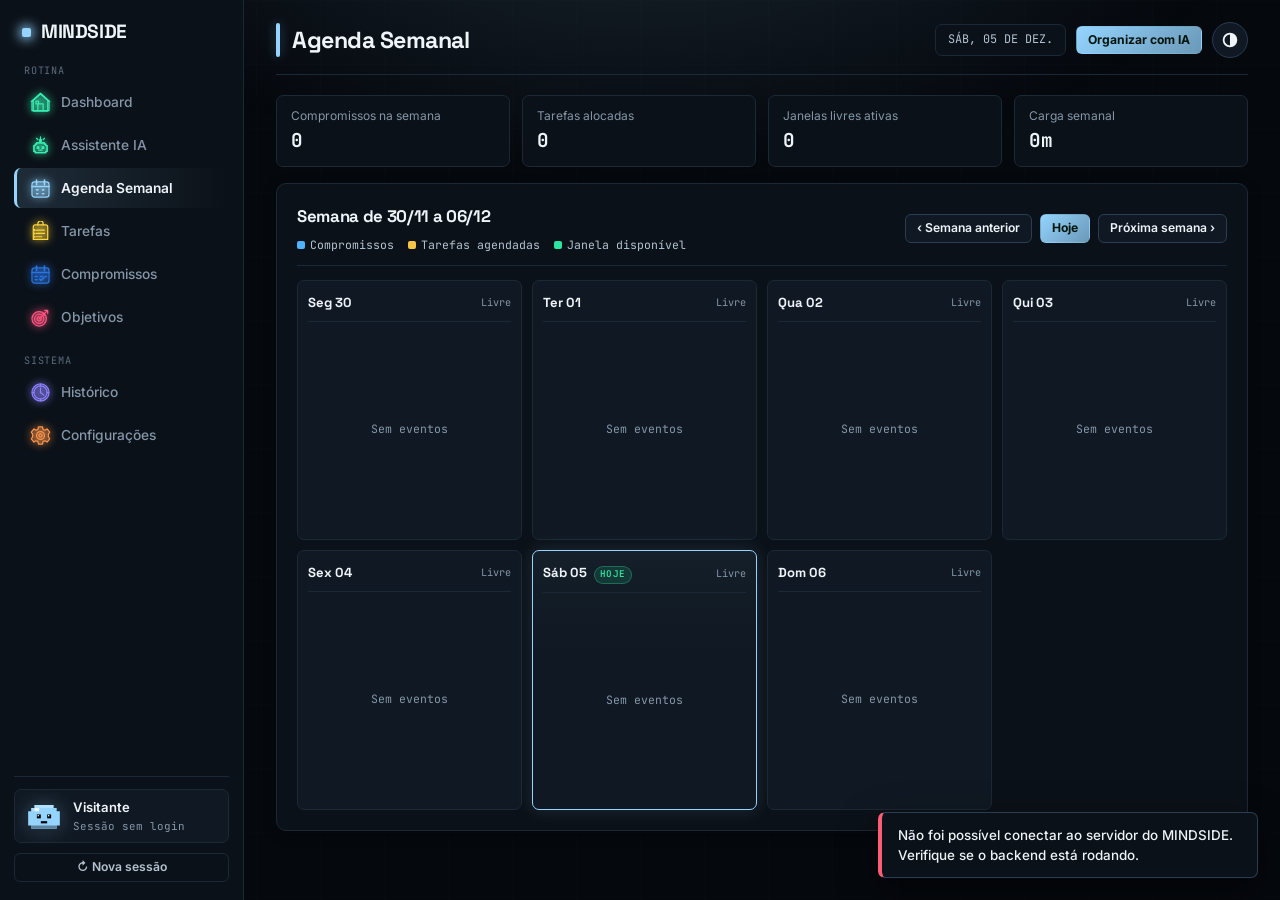
==== commit 5c06a1c0: "Add files via upload" ====
--- a/agenda.html
+++ b/agenda.html
@@ -2,7 +2,7 @@
 <html lang="pt-BR">
 <head>
 <meta charset="UTF-8">
-<meta name="viewport" content="width=device-width, initial-scale=1.0, viewport-fit=cover">
+<meta name="viewport" content="width=device-width, initial-scale=1.0">
 <title>Agenda — MINDSIDE</title>
 <link rel="stylesheet" href="css/global.css">
 </head>
--- a/css/global.css
+++ b/css/global.css
@@ -1,780 +1,2146 @@
 /* =========================================================
-   MINDSIDE — Design System
-   Estética: painel de controle / HUD técnico.
-   Tipografia: Space Grotesk (display) + Inter (corpo) + JetBrains Mono (dados/labels).
+   MINDSIDE — Design System v2.0 (Tactical Calm HUD / Precision Studio)
+   Direção estética: Clareza executiva, precisão técnica e personalidade original.
+   Tipografia: Space Grotesk (display) + Inter (corpo) + JetBrains Mono (telemetria/horários).
    ========================================================= */
-@import url('https://fonts.googleapis.com/css2?family=Space+Grotesk:wght@500;600;700&family=Inter:wght@400;500;600&family=JetBrains+Mono:wght@400;500;600&display=swap');
-
-:root{
-  --green:#2be6a0; --green-dark:#0f9e63; --green-dim:#0d3a2b;
-  --yellow:#f0c93a; --blue:#4fb2ff; --red:#ff5d76;
-  --orange:#ff9a4c; --purple:#b07bff; --indigo:#6c7bff;
-  --black:#04070a; --panel:#0a1017; --panel-2:#0e161e;
-  --border:#1a2530; --border-bright:#28394a;
-  --text:#e9f1f6; --text-dim:#7c8ea0; --text-dimmer:#4c5c6c;
-  --accent:var(--green); --accent-dark:var(--green-dark);
-  --danger:#ff4d5e; --success:#2be6a0; --warn:#ffb020;
-  --radius:10px; --radius-sm:6px;
-  --shadow:0 12px 40px rgba(0,0,0,.5);
-  --glow: 0 0 0 rgba(43,230,160,0);
-  --font-display:'Space Grotesk', 'Inter', sans-serif;
-  --font-body:'Inter', -apple-system, sans-serif;
-  --font-mono:'JetBrains Mono', ui-monospace, Menlo, monospace;
-  --grid-size:34px;
+@import url('https://fonts.googleapis.com/css2?family=Space+Grotesk:wght@500;600;700&family=Inter:wght@400;500;600;700&family=JetBrains+Mono:wght@400;500;600&display=swap');
+
+:root {
+  /* Paleta cromática principal e acentos de domínio */
+  --green: #2be6a0;
+  --green-dark: #0f9e63;
+  --green-dim: rgba(43, 230, 160, 0.12);
+  --yellow: #f5c443;
+  --blue: #4fb2ff;
+  --blue-deep: #2a74e0;
+  --blue-soft: #94d4ff;
+  --red: #ff5d76;
+  --orange: #ff9a4c;
+  --purple: #b07bff;
+  --indigo: #7c8cff;
+
+  /* Superfícies em camadas (Dark HUD padrão) */
+  --black: #05080d;
+  --panel: #0b1118;
+  --panel-2: #101923;
+  --panel-3: #162230;
+  --panel-hover: #14202c;
+  --border: #1b2836;
+  --border-bright: #2a3d52;
+
+  /* Tipografia e hierarquia de contraste (WCAG AA/AAA) */
+  --text: #eef4f8;
+  --text-secondary: #b4c3d1;
+  --text-dim: #8496a8;
+  --text-dimmer: #596b7d;
+
+  /* Semântica de estado */
+  --accent: var(--green);
+  --accent-dark: var(--green-dark);
+  --danger: #ff5d76;
+  --danger-dim: rgba(255, 93, 118, 0.12);
+  --success: #2be6a0;
+  --success-dim: rgba(43, 230, 160, 0.12);
+  --warn: #ffb020;
+  --warn-dim: rgba(255, 176, 32, 0.14);
+
+  /* Geometria, elevação e ritmo espacial */
+  --radius-lg: 14px;
+  --radius: 10px;
+  --radius-sm: 7px;
+  --radius-xs: 5px;
+  --shadow-sm: 0 4px 14px rgba(0, 0, 0, 0.28);
+  --shadow: 0 14px 40px rgba(0, 0, 0, 0.48);
+  --shadow-lg: 0 24px 64px rgba(0, 0, 0, 0.65);
+
+  /* Fontes */
+  --font-display: 'Space Grotesk', 'Inter', -apple-system, sans-serif;
+  --font-body: 'Inter', -apple-system, BlinkMacSystemFont, sans-serif;
+  --font-mono: 'JetBrains Mono', ui-monospace, SFMono-Regular, Menlo, monospace;
+  --grid-size: 64px;
 
   /* ---------- Sistema centralizado de tema por área ----------
-     --accent-area é a ÚNICA fonte de verdade para "a cor desta área".
-     Todo componente que precisa de destaque temático lê esta variável
-     (com fallback para --accent = verde, o tema padrão do MINDSIDE).
-     As regras :has() abaixo a definem sem flash, a partir do atributo
-     data-area do <body> — e js/area-theme.js pode sobrescrevê-la em
-     runtime (inline style em :root sempre vence sobre :has(), então
-     o JS tem a palavra final, como pede a arquitetura). */
+     --accent-area é a ÚNICA fonte de verdade para a cor temática da página ativa. */
   --accent-area: var(--green);
-  --accent-area-hover: color-mix(in srgb, var(--accent-area) 85%, white);
-  --accent-area-dark: color-mix(in srgb, var(--accent-area) 70%, black);
-  --accent-area-light: color-mix(in srgb, var(--accent-area) 16%, transparent);
-  --accent-area-glow: color-mix(in srgb, var(--accent-area) 38%, transparent);
-}
-/* Mapa central área → cor. Adicionar uma nova área é UMA linha aqui. */
+  --accent-area-hover: color-mix(in srgb, var(--accent-area) 86%, white);
+  --accent-area-dark: color-mix(in srgb, var(--accent-area) 72%, black);
+  --accent-area-light: color-mix(in srgb, var(--accent-area) 14%, transparent);
+  --accent-area-border: color-mix(in srgb, var(--accent-area) 38%, transparent);
+  --accent-area-glow: color-mix(in srgb, var(--accent-area) 32%, transparent);
+}
+
+/* Mapa central área → cor */
 :root:has(body[data-area="ia"])            { --accent-area: var(--green); }
 :root:has(body[data-area="tarefas"])       { --accent-area: var(--yellow); }
-:root:has(body[data-area="compromissos"])  { --accent-area: var(--blue); }
-:root:has(body[data-area="agenda"])        { --accent-area: var(--blue); }
+:root:has(body[data-area="compromissos"])  { --accent-area: var(--blue-deep); }
+:root:has(body[data-area="agenda"])        { --accent-area: var(--blue-soft); }
 :root:has(body[data-area="objetivos"])     { --accent-area: var(--red); }
 :root:has(body[data-area="documentos"])    { --accent-area: var(--orange); }
 :root:has(body[data-area="perfil"])        { --accent-area: var(--purple); }
-:root:has(body[data-area="configuracoes"]) { --accent-area: var(--purple); }
+:root:has(body[data-area="configuracoes"]) { --accent-area: var(--orange); }
 :root:has(body[data-area="historico"])     { --accent-area: var(--indigo); }
-[data-theme="light"]{
-  --black:#eef1f5; --panel:#ffffff; --panel-2:#f3f5f8;
-  --border:#d7dee6; --border-bright:#b9c5d1;
-  --text:#0c141c; --text-dim:#54636f; --text-dimmer:#8b97a3;
-  --shadow:0 12px 32px rgba(30,45,60,.10);
-  --green-dim:#e3faf1;
-}
-
-*{box-sizing:border-box;}
-html,body{height:100%;}
-body{
-  margin:0; font-family:var(--font-body); background:var(--black); color:var(--text);
-  transition:background .35s ease, color .35s ease;
+
+/* Tema Claro (Precision Daylight) */
+[data-theme="light"] {
+  --black: #f2f5f9;
+  --panel: #ffffff;
+  --panel-2: #f6f8fb;
+  --panel-3: #eaeff5;
+  --panel-hover: #eef3f8;
+  --border: #dce3ec;
+  --border-bright: #c2cedc;
+  --text: #0d1722;
+  --text-secondary: #334354;
+  --text-dim: #556677;
+  --text-dimmer: #7d8e9f;
+  --shadow-sm: 0 2px 8px rgba(15, 30, 50, 0.06);
+  --shadow: 0 12px 32px rgba(15, 30, 50, 0.09);
+  --shadow-lg: 0 20px 48px rgba(15, 30, 50, 0.14);
+  --green-dim: rgba(15, 158, 99, 0.10);
+  --blue-soft: #6cc3ff;
+}
+
+/* Reset e base */
+*, *::before, *::after { box-sizing: border-box; }
+/* Responsivo: quem rola é a janela (viewport), não o <body>. Com "height:100%" + overflow-x:hidden
+   nos dois, o body virava um container de rolagem aninhado (barra do navegador não recolhe no celular,
+   rolagem "presa", tela cheia cortada). Aqui só o html corta o excesso horizontal. */
+html { min-height: 100%; overflow-x: hidden; -webkit-text-size-adjust: 100%; text-size-adjust: 100%; }
+body {
+  min-height: 100%;
+  overflow-x: clip;
+  margin: 0;
+  font-family: var(--font-body);
+  background: var(--black);
+  color: var(--text);
+  line-height: 1.5;
+  -webkit-font-smoothing: antialiased;
+  transition: background-color .25s ease, color .25s ease;
   background-image:
-    linear-gradient(var(--border) 1px, transparent 1px),
-    linear-gradient(90deg, var(--border) 1px, transparent 1px);
-  background-size:var(--grid-size) var(--grid-size);
-  background-attachment:fixed;
-  position:relative;
-}
-[data-theme="dark"] body, body:not([data-theme]){
+    linear-gradient(rgba(43, 230, 160, 0.012) 1px, transparent 1px),
+    linear-gradient(90deg, rgba(43, 230, 160, 0.012) 1px, transparent 1px);
+  background-size: var(--grid-size) var(--grid-size);
+  background-attachment: fixed;
+  position: relative;
+}
+[data-theme="light"] body {
   background-image:
-    linear-gradient(rgba(43,230,160,.045) 1px, transparent 1px),
-    linear-gradient(90deg, rgba(43,230,160,.045) 1px, transparent 1px);
-}
-[data-theme="light"] body{
-  background-image:
-    linear-gradient(rgba(15,60,45,.05) 1px, transparent 1px),
-    linear-gradient(90deg, rgba(15,60,45,.05) 1px, transparent 1px);
-}
-body::before{
-  content:""; position:fixed; inset:0; pointer-events:none; z-index:0;
-  background:radial-gradient(ellipse 900px 500px at 50% -10%, rgba(43,230,160,.10), transparent 60%);
-}
-a{color:inherit; text-decoration:none;}
-button{font-family:inherit; cursor:pointer;}
-input,select,textarea{font-family:inherit;}
-h1,h2,h3{font-family:var(--font-display); letter-spacing:-.01em;}
-code,.mono{font-family:var(--font-mono);}
-
-.container{max-width:73.75rem; margin:0 auto; padding:0 24px; position:relative; z-index:1;}
-
-/* ---------- corner brackets (HUD panel decoration) ---------- */
-.hud, .card, .feature-card, .auth-card, .suggestion-card, .stat-card{
-  position:relative;
-}
-.hud::before,.hud::after,
-.card::before,.card::after,
-.feature-card::before,.feature-card::after,
-.auth-card::before,.auth-card::after,
-.suggestion-card::before,.suggestion-card::after{
-  content:""; position:absolute; width:9px; height:9px; pointer-events:none;
-  border-color:var(--accent-area, var(--accent)); opacity:.55;
-}
-.hud::before,.card::before,.feature-card::before,.auth-card::before,.suggestion-card::before{
-  top:-1px; left:-1px; border-top:2px solid; border-left:2px solid;
-}
-.hud::after,.card::after,.feature-card::after,.auth-card::after,.suggestion-card::after{
-  bottom:-1px; right:-1px; border-bottom:2px solid; border-right:2px solid;
-}
-
-/* ---------- Navbar ---------- */
-.navbar{
-  display:flex; align-items:center; justify-content:space-between;
-  padding:16px 24px; border-bottom:1px solid var(--border);
-  position:sticky; top:0; background:rgba(4,7,10,.82); backdrop-filter:blur(12px); z-index:50;
-}
-[data-theme="light"] .navbar{ background:rgba(238,241,245,.88); }
-.brand{display:flex; align-items:center; gap:10px; font-weight:700; font-size:1.25rem; letter-spacing:-.01em; font-family:var(--font-display);}
-.brand-dot{width:9px; height:9px; border-radius:2px; background:var(--accent); box-shadow:0 0 12px 2px var(--accent); animation:pulseDot 2.4s ease-in-out infinite;}
-@keyframes pulseDot{0%,100%{opacity:1;} 50%{opacity:.45;}}
-.nav-actions{display:flex; gap:10px; align-items:center;}
-
-.status-pill{
-  display:inline-flex; align-items:center; gap:6px; font-family:var(--font-mono); font-size:.68rem;
-  color:var(--accent); background:var(--green-dim); border:1px solid rgba(43,230,160,.3);
-  padding:4px 9px; border-radius:20px; letter-spacing:.02em;
-}
-.status-pill .dot{width:6px; height:6px; border-radius:50%; background:var(--accent); box-shadow:0 0 6px var(--accent); animation:pulseDot 2.2s ease-in-out infinite;}
-
-.btn{
-  border:1px solid var(--border-bright); background:var(--panel-2); color:var(--text);
-  padding:10px 18px; border-radius:var(--radius-sm); font-weight:600; font-size:.88rem;
-  transition:all .18s ease; font-family:var(--font-body);
-}
-.btn:hover{border-color:var(--accent-area,var(--accent)); box-shadow:0 0 0 1px var(--accent-area,var(--accent)), 0 0 16px var(--accent-area-glow); transform:translateY(-1px);}
-.btn-primary{ background:linear-gradient(135deg,var(--accent-area,var(--accent)),var(--accent-area-dark,var(--accent-dark))); border:1px solid transparent; color:#031b12; font-weight:700;}
-.btn-primary:hover{filter:brightness(1.08); box-shadow:0 0 22px var(--accent-area-glow);}
-.btn-ghost{background:transparent;}
-.btn-danger{background:var(--danger); border:1px solid transparent; color:#fff;}
-.btn-sm{padding:6px 12px; font-size:.78rem; border-radius:6px;}
-.btn:disabled{opacity:.5; cursor:not-allowed; transform:none; box-shadow:none;}
-
-/* ---------- Landing hero ---------- */
-.hero{padding:80px 24px 40px; position:relative; z-index:1;}
-.hero-inner{max-width:73.75rem; margin:0 auto; display:grid; grid-template-columns:1.1fr .9fr; gap:52px; align-items:center;}
-@media (max-width:940px){ .hero-inner{grid-template-columns:1fr;} }
-.eyebrow-mono{font-family:var(--font-mono); font-size:.72rem; color:var(--accent); letter-spacing:.04em; margin-bottom:14px; display:flex; align-items:center; gap:8px;}
-.eyebrow-mono .bar{width:22px; height:1px; background:var(--accent);}
-.hero h1{font-size:2.9rem; line-height:1.08; margin:0 0 18px; font-weight:700;}
-.hero h1 .accent{color:var(--accent);}
-.hero p.lead-text{color:var(--text-dim); font-size:1.05rem; max-width:520px; margin:0 0 30px; line-height:1.6;}
-.hero-actions{display:flex; gap:12px;}
-
-.terminal{
-  background:var(--panel); border:1px solid var(--border-bright); border-radius:var(--radius);
-  box-shadow:var(--shadow); overflow:hidden;
-}
-.terminal-bar{display:flex; align-items:center; gap:7px; padding:11px 14px; border-bottom:1px solid var(--border); background:var(--panel-2);}
-.terminal-bar .tdot{width:9px; height:9px; border-radius:50%; background:var(--border-bright);}
-.terminal-bar .label{margin-left:8px; font-family:var(--font-mono); font-size:.7rem; color:var(--text-dim);}
-.terminal-body{padding:20px; font-family:var(--font-mono); font-size:.82rem; line-height:1.85;}
-.terminal-body .prompt{color:var(--text-dim);}
-.terminal-body .you{color:var(--text);}
-.terminal-body .ai-line{color:var(--accent);}
-.terminal-body .tag{display:inline-block; background:var(--green-dim); color:var(--accent); border:1px solid rgba(43,230,160,.3); padding:1px 7px; border-radius:4px; font-size:.72rem; margin-top:10px;}
-.hero-slime-badge{
-  position:absolute; top:-22px; right:28px; width:64px; height:52px; z-index:3;
-  filter:drop-shadow(0 6px 14px rgba(0,0,0,.5));
-}
-.blinking-cursor{display:inline-block; width:7px; height:14px; background:var(--accent); vertical-align:middle; animation:blink 1s step-end infinite;}
-@keyframes blink{50%{opacity:0;}}
-
-.features{display:grid; grid-template-columns:repeat(auto-fit,minmax(230px,1fr)); gap:16px; padding:56px 0 80px; position:relative; z-index:1;}
-.feature-card{
-  background:var(--panel); border:1px solid var(--border); border-radius:var(--radius);
-  padding:24px; transition:border-color .2s ease;
-}
-.feature-card:hover{border-color:var(--border-bright);}
-.feature-card .icon{font-size:1.5rem; margin-bottom:12px; display:inline-block;}
-.feature-card h3{margin:0 0 8px; font-size:1rem;}
-.feature-card p{color:var(--text-dim); font-size:.86rem; margin:0; line-height:1.55;}
-
-.section-alt{background:var(--panel); border-top:1px solid var(--border); border-bottom:1px solid var(--border); padding:64px 0; position:relative; z-index:1;}
-.section-alt h2{text-align:center; margin-bottom:14px; font-size:1.6rem;}
-.section-alt p.lead{text-align:center; color:var(--text-dim); max-width:600px; margin:0 auto 18px; line-height:1.6;}
-
-.footer{padding:34px 24px; text-align:center; color:var(--text-dimmer); font-size:.76rem; font-family:var(--font-mono); position:relative; z-index:1;}
-
-/* ---------- Auth pages ---------- */
-.auth-wrap{min-height:100vh; display:flex; align-items:center; justify-content:center; padding:24px; position:relative; z-index:1;}
-.auth-card{
-  width:100%; max-width:400px; background:var(--panel); border:1px solid var(--border-bright);
-  border-radius:var(--radius); padding:36px 32px; box-shadow:var(--shadow); text-align:center;
-}
-.auth-card h2{margin:16px 0 4px; font-size:1.35rem;}
-.auth-card p.sub{color:var(--text-dim); font-size:.85rem; margin:0 0 24px;}
-.field{text-align:left; margin-bottom:16px;}
-.field label{display:block; font-family:var(--font-mono); font-size:.72rem; color:var(--text-dim); margin-bottom:6px; letter-spacing:.02em;}
-.field input{
-  width:100%; padding:11px 14px; background:var(--panel-2); border:1px solid var(--border);
-  border-radius:var(--radius-sm); color:var(--text); font-size:.92rem;
-}
-.field input:focus{outline:none; border-color:var(--accent-area,var(--accent)); box-shadow:0 0 0 3px var(--accent-area-light);}
-.auth-card .btn-primary{width:100%; padding:12px; margin-top:8px;}
-.switch-link{margin-top:18px; font-size:.83rem; color:var(--text-dim);}
-.switch-link a{color:var(--accent-area,var(--accent)); font-weight:600;}
-.auth-card p.sub a{color:var(--accent-area,var(--accent)); font-weight:600;}
-.form-error{background:rgba(255,77,94,.1); color:var(--danger); border:1px solid rgba(255,77,94,.35);
-  border-radius:var(--radius-sm); padding:10px 12px; font-size:.8rem; margin-bottom:14px; display:none; font-family:var(--font-mono);}
-
-/* ---------- App shell ---------- */
-.app-shell{display:flex; min-height:100vh; min-height:100dvh; position:relative; z-index:1;}
-.sidebar{
-  width:14.5rem; background:var(--panel); border-right:1px solid var(--border);
-  display:flex; flex-direction:column; padding:20px 14px; position:sticky; top:0; height:100vh; height:100dvh; overflow-y:auto; overscroll-behavior:contain;
-  transition:transform .25s ease;
-}
-.sidebar .brand{padding:0 8px 8px;}
-.sidebar-status{margin:0 8px 20px; padding-bottom:16px; border-bottom:1px solid var(--border);}
-.side-link{
-  display:flex; align-items:center; gap:10px; padding:10px 12px; border-radius:var(--radius-sm);
-  color:var(--text-dim); font-size:.87rem; font-weight:500; margin-bottom:2px; border-left:3px solid transparent;
-  transition:color .2s ease, border-color .2s ease, background-color .2s ease;
-}
-.side-link:hover{background:var(--panel-2); color:var(--text);}
-.side-link.active{background:var(--panel-2); color:var(--accent-area,var(--accent)); border-left:3px solid var(--accent-area,var(--accent));}
-.side-link .ic{width:18px; text-align:center;}
-.sidebar-footer{margin-top:auto; display:flex; flex-direction:column; gap:10px;}
-.sidebar-user{display:flex; align-items:center; gap:8px; padding:8px 4px; border-top:1px solid var(--border); padding-top:14px;}
-.sidebar-user .name{font-weight:600; font-size:.8rem;}
-.sidebar-user .email{color:var(--text-dimmer); font-size:.68rem; font-family:var(--font-mono);}
-
-.menu-toggle{display:none;}
-
-.main-area{flex:1; min-width:0; padding:24px 30px 60px;}
-.topbar{display:flex; align-items:center; justify-content:space-between; margin-bottom:24px; gap:12px; flex-wrap:wrap;}
-.topbar h1{margin:0; font-size:1.4rem;}
-.topbar .sub{color:var(--text-dim); font-size:.83rem; margin-top:3px;}
-.top-actions{display:flex; gap:10px; align-items:center;}
-
-.theme-toggle{
-  width:38px; height:38px; border-radius:var(--radius-sm); border:1px solid var(--border-bright); background:var(--panel-2);
-  display:flex; align-items:center; justify-content:center; font-size:1rem;
-}
-
-.grid-3{display:grid; grid-template-columns:repeat(3,1fr); gap:16px;}
-.grid-2{display:grid; grid-template-columns:2fr 1fr; gap:16px;}
-
-.card{
-  background:var(--panel); border:1px solid var(--border); border-radius:var(--radius);
-  padding:20px;
-}
-.card h3{margin:0 0 4px; font-size:.92rem; font-family:var(--font-display);}
-.stat-card{border-top:2px solid var(--accent-area,var(--accent)); padding-top:18px; transition:border-color .25s ease;}
-.stat-card .label-row{display:flex; justify-content:space-between; align-items:center;}
-.stat-card .label-row .tick{font-family:var(--font-mono); font-size:.65rem; color:var(--text-dimmer);}
-.stat-card .num{font-family:var(--font-mono); font-size:2.1rem; font-weight:600; margin:8px 0 2px; color:var(--text);}
-.stat-card .label{color:var(--text-dim); font-size:.8rem;}
-
-.list-card{margin-bottom:18px;}
-.list-card .head{display:flex; justify-content:space-between; align-items:center; margin-bottom:12px;}
-.item-row{
-  display:flex; align-items:center; justify-content:space-between; gap:10px;
-  padding:12px 14px; background:var(--panel-2); border-radius:var(--radius-sm); margin-bottom:8px;
-  border-left:2px solid var(--accent-area,var(--accent)); transition:border-color .25s ease;
-}
-.item-row .meta{font-size:.74rem; color:var(--text-dim); font-family:var(--font-mono); margin-top:2px;}
-.item-title{font-weight:600; font-size:.88rem;}
-.empty-state{color:var(--text-dimmer); font-size:.82rem; padding:22px; text-align:center; font-family:var(--font-mono);}
-
-.badge{display:inline-block; padding:3px 9px; border-radius:4px; font-size:.66rem; font-weight:600; font-family:var(--font-mono); letter-spacing:.02em; border:1px solid transparent;}
-.badge-baixa{background:rgba(79,178,255,.12); color:var(--blue); border-color:rgba(79,178,255,.3);}
-.badge-media{background:rgba(240,201,58,.12); color:var(--yellow); border-color:rgba(240,201,58,.3);}
-.badge-alta{background:rgba(255,154,76,.14); color:var(--orange); border-color:rgba(255,154,76,.3);}
-.badge-urgente{background:rgba(255,93,118,.14); color:var(--red); border-color:rgba(255,93,118,.3);}
-.badge-pendente{background:rgba(124,142,160,.14); color:var(--text-dim); border-color:rgba(124,142,160,.3);}
-.badge-em_andamento{background:rgba(79,178,255,.12); color:var(--blue); border-color:rgba(79,178,255,.3);}
-.badge-concluida{background:rgba(43,230,160,.14); color:var(--success); border-color:rgba(43,230,160,.3);}
-
-/* ---------- Forms / modals ---------- */
-.modal-overlay{
-  position:fixed; inset:0; background:rgba(2,4,6,.68); display:none;
-  align-items:center; justify-content:center; z-index:200; padding:20px; backdrop-filter:blur(3px);
-}
-.modal-overlay.open{display:flex;}
-.modal{
-  background:var(--panel); border:1px solid var(--border-bright); border-radius:var(--radius);
-  padding:26px; width:100%; max-width:460px; box-shadow:var(--shadow); max-height:88vh; overflow-y:auto;
-  position:relative;
-}
-.modal::before,.modal::after{content:""; position:absolute; width:10px; height:10px; border-color:var(--accent-area,var(--accent)); opacity:.5;}
-.modal::before{top:-1px; left:-1px; border-top:2px solid; border-left:2px solid;}
-.modal::after{bottom:-1px; right:-1px; border-bottom:2px solid; border-right:2px solid;}
-.modal h3{margin-top:0; font-size:1.05rem;}
-.form-row{display:grid; grid-template-columns:1fr 1fr; gap:12px;}
-.modal-actions{display:flex; justify-content:flex-end; gap:10px; margin-top:18px;}
-
-/* toasts */
-.toast-wrap{position:fixed; bottom:22px; right:22px; display:flex; flex-direction:column; gap:10px; z-index:300;}
-.toast{
-  background:var(--panel); border:1px solid var(--border-bright); border-left:3px solid var(--accent-area,var(--accent));
-  padding:12px 16px; border-radius:var(--radius-sm); box-shadow:var(--shadow); font-size:.83rem; min-width:220px;
-  animation:slideIn .25s ease;
-}
-.toast.error{border-left-color:var(--danger);}
-.toast.success{border-left-color:var(--success);}
-@keyframes slideIn{from{transform:translateX(30px); opacity:0;} to{transform:translateX(0); opacity:1;}}
-
-/* Agenda */
-.agenda-tabs{display:flex; gap:8px; margin-bottom:16px;}
-.agenda-day-col{background:var(--panel-2); border-radius:var(--radius-sm); padding:12px; min-height:70px; border:1px solid var(--border);}
-.agenda-grid{display:grid; grid-template-columns:repeat(7,1fr); gap:8px;}
-.agenda-day-label{font-family:var(--font-mono); font-size:.68rem; color:var(--text-dim); margin-bottom:8px; font-weight:600; letter-spacing:.02em;}
-
-/* Chat / assistente */
-.chat-wrap{display:flex; flex-direction:column; height:calc(100vh - 150px); background:var(--panel);
-  border:1px solid var(--border-bright); border-radius:var(--radius); overflow:hidden; position:relative;}
-.chat-wrap::before,.chat-wrap::after{content:""; position:absolute; width:10px; height:10px; border-color:var(--accent-area,var(--accent)); opacity:.5; z-index:2;}
-.chat-wrap::before{top:-1px; left:-1px; border-top:2px solid; border-left:2px solid;}
-.chat-wrap::after{bottom:-1px; right:-1px; border-bottom:2px solid; border-right:2px solid;}
-.chat-messages{flex:1; overflow-y:auto; padding:22px; display:flex; flex-direction:column; gap:14px;}
-.msg{max-width:72%; padding:12px 16px; border-radius:var(--radius-sm); font-size:.88rem; line-height:1.55;}
-.msg.user{align-self:flex-end; background:var(--accent-area,var(--accent)); color:#031b12; font-weight:500;}
-.msg.ai{align-self:flex-start; background:var(--panel-2); border:1px solid var(--border);}
-.chat-input-bar{display:flex; gap:10px; padding:16px; border-top:1px solid var(--border);}
-.chat-input-bar input{flex:1; padding:12px 16px; border-radius:var(--radius-sm); background:var(--panel-2); border:1px solid var(--border); color:var(--text);}
-.chat-input-bar input:focus{outline:none; border-color:var(--accent-area,var(--accent));}
-.suggestion-card{
-  border:1px solid var(--accent-area,var(--accent)); background:var(--accent-area-light, rgba(43,230,160,.05));
-  border-radius:var(--radius-sm); padding:14px; font-size:.84rem; transition:border-color .25s ease, background-color .25s ease;
-}
-.suggestion-card .conflict-warning{color:var(--danger); font-weight:600; margin-top:8px; font-size:.76rem; font-family:var(--font-mono);}
-.suggestion-actions{display:flex; gap:8px; margin-top:12px; flex-wrap:wrap;}
-
-/* Slime mascot */
-/* Slime — pixel art real via box-shadow (grade de pixels 6px, sem border-radius) */
-.slime-box{position:relative; width:100%; height:100%; display:flex; align-items:center; justify-content:center;}
-.slime{position:relative; width:78px; height:66px; transform-origin:top left;}
-.slime-inner{position:relative; width:100%; height:100%; transition:transform .12s ease;}
-.slime .pixel-body{
-  position:absolute; top:0; left:6px; width:6px; height:6px; background:transparent;
-  transition:box-shadow .3s ease, filter .3s ease;
-  filter:drop-shadow(0 4px 8px rgba(0,0,0,.45)) drop-shadow(0 0 9px var(--accent-area,var(--accent)));
-  box-shadow:
-    18px 6px 0 0 rgba(255,255,255,.55),
-    24px 6px 0 0 rgba(255,255,255,.55),
-    18px 12px 0 0 rgba(255,255,255,.55),
-    18px -6px 0 0 rgba(4,7,10,.7),
-    24px -6px 0 0 rgba(4,7,10,.7),
-    30px -6px 0 0 rgba(4,7,10,.7),
-    36px -6px 0 0 rgba(4,7,10,.7),
-    42px -6px 0 0 rgba(4,7,10,.7),
-    48px -6px 0 0 rgba(4,7,10,.7),
-    12px 0px 0 0 rgba(4,7,10,.7),
-    18px 0px 0 0 rgba(4,7,10,.7),
-    48px 0px 0 0 rgba(4,7,10,.7),
-    54px 0px 0 0 rgba(4,7,10,.7),
-    6px 6px 0 0 rgba(4,7,10,.7),
-    12px 6px 0 0 rgba(4,7,10,.7),
-    54px 6px 0 0 rgba(4,7,10,.7),
-    60px 6px 0 0 rgba(4,7,10,.7),
-    0px 12px 0 0 rgba(4,7,10,.7),
-    6px 12px 0 0 rgba(4,7,10,.7),
-    60px 12px 0 0 rgba(4,7,10,.7),
-    66px 12px 0 0 rgba(4,7,10,.7),
-    0px 18px 0 0 rgba(4,7,10,.7),
-    66px 18px 0 0 rgba(4,7,10,.7),
-    -6px 24px 0 0 rgba(4,7,10,.7),
-    0px 24px 0 0 rgba(4,7,10,.7),
-    66px 24px 0 0 rgba(4,7,10,.7),
-    72px 24px 0 0 rgba(4,7,10,.7),
-    -6px 30px 0 0 rgba(4,7,10,.7),
-    72px 30px 0 0 rgba(4,7,10,.7),
-    -6px 36px 0 0 rgba(4,7,10,.7),
-    72px 36px 0 0 rgba(4,7,10,.7),
-    -6px 42px 0 0 rgba(4,7,10,.7),
-    72px 42px 0 0 rgba(4,7,10,.7),
-    -6px 48px 0 0 rgba(4,7,10,.7),
-    0px 48px 0 0 rgba(4,7,10,.7),
-    66px 48px 0 0 rgba(4,7,10,.7),
-    72px 48px 0 0 rgba(4,7,10,.7),
-    0px 54px 0 0 rgba(4,7,10,.7),
-    6px 54px 0 0 rgba(4,7,10,.7),
-    24px 54px 0 0 rgba(4,7,10,.7),
-    30px 54px 0 0 rgba(4,7,10,.7),
-    36px 54px 0 0 rgba(4,7,10,.7),
-    42px 54px 0 0 rgba(4,7,10,.7),
-    60px 54px 0 0 rgba(4,7,10,.7),
-    66px 54px 0 0 rgba(4,7,10,.7),
-    6px 60px 0 0 rgba(4,7,10,.7),
-    12px 60px 0 0 rgba(4,7,10,.7),
-    18px 60px 0 0 rgba(4,7,10,.7),
-    24px 60px 0 0 rgba(4,7,10,.7),
-    42px 60px 0 0 rgba(4,7,10,.7),
-    48px 60px 0 0 rgba(4,7,10,.7),
-    54px 60px 0 0 rgba(4,7,10,.7),
-    60px 60px 0 0 rgba(4,7,10,.7),
-    24px 0px 0 0 var(--accent-area, var(--accent)),
-    30px 0px 0 0 var(--accent-area, var(--accent)),
-    36px 0px 0 0 var(--accent-area, var(--accent)),
-    42px 0px 0 0 var(--accent-area, var(--accent)),
-    18px 6px 0 0 var(--accent-area, var(--accent)),
-    24px 6px 0 0 var(--accent-area, var(--accent)),
-    30px 6px 0 0 var(--accent-area, var(--accent)),
-    36px 6px 0 0 var(--accent-area, var(--accent)),
-    42px 6px 0 0 var(--accent-area, var(--accent)),
-    48px 6px 0 0 var(--accent-area, var(--accent)),
-    12px 12px 0 0 var(--accent-area, var(--accent)),
-    18px 12px 0 0 var(--accent-area, var(--accent)),
-    24px 12px 0 0 var(--accent-area, var(--accent)),
-    30px 12px 0 0 var(--accent-area, var(--accent)),
-    36px 12px 0 0 var(--accent-area, var(--accent)),
-    42px 12px 0 0 var(--accent-area, var(--accent)),
-    48px 12px 0 0 var(--accent-area, var(--accent)),
-    54px 12px 0 0 var(--accent-area, var(--accent)),
-    6px 18px 0 0 var(--accent-area, var(--accent)),
-    12px 18px 0 0 var(--accent-area, var(--accent)),
-    18px 18px 0 0 var(--accent-area, var(--accent)),
-    24px 18px 0 0 var(--accent-area, var(--accent)),
-    30px 18px 0 0 var(--accent-area, var(--accent)),
-    36px 18px 0 0 var(--accent-area, var(--accent)),
-    42px 18px 0 0 var(--accent-area, var(--accent)),
-    48px 18px 0 0 var(--accent-area, var(--accent)),
-    54px 18px 0 0 var(--accent-area, var(--accent)),
-    60px 18px 0 0 var(--accent-area, var(--accent)),
-    6px 24px 0 0 var(--accent-area, var(--accent)),
-    12px 24px 0 0 var(--accent-area, var(--accent)),
-    18px 24px 0 0 var(--accent-area, var(--accent)),
-    24px 24px 0 0 var(--accent-area, var(--accent)),
-    30px 24px 0 0 var(--accent-area, var(--accent)),
-    36px 24px 0 0 var(--accent-area, var(--accent)),
-    42px 24px 0 0 var(--accent-area, var(--accent)),
-    48px 24px 0 0 var(--accent-area, var(--accent)),
-    54px 24px 0 0 var(--accent-area, var(--accent)),
-    60px 24px 0 0 var(--accent-area, var(--accent)),
-    0px 30px 0 0 var(--accent-area, var(--accent)),
-    6px 30px 0 0 var(--accent-area, var(--accent)),
-    12px 30px 0 0 var(--accent-area, var(--accent)),
-    18px 30px 0 0 var(--accent-area, var(--accent)),
-    24px 30px 0 0 var(--accent-area, var(--accent)),
-    30px 30px 0 0 var(--accent-area, var(--accent)),
-    36px 30px 0 0 var(--accent-area, var(--accent)),
-    42px 30px 0 0 var(--accent-area, var(--accent)),
-    48px 30px 0 0 var(--accent-area, var(--accent)),
-    54px 30px 0 0 var(--accent-area, var(--accent)),
-    60px 30px 0 0 var(--accent-area, var(--accent)),
-    66px 30px 0 0 var(--accent-area, var(--accent)),
-    0px 36px 0 0 var(--accent-area, var(--accent)),
-    6px 36px 0 0 var(--accent-area, var(--accent)),
-    12px 36px 0 0 var(--accent-area, var(--accent)),
-    18px 36px 0 0 var(--accent-area, var(--accent)),
-    24px 36px 0 0 var(--accent-area, var(--accent)),
-    30px 36px 0 0 var(--accent-area, var(--accent)),
-    36px 36px 0 0 var(--accent-area, var(--accent)),
-    42px 36px 0 0 var(--accent-area, var(--accent)),
-    48px 36px 0 0 var(--accent-area, var(--accent)),
-    54px 36px 0 0 var(--accent-area, var(--accent)),
-    60px 36px 0 0 var(--accent-area, var(--accent)),
-    66px 36px 0 0 var(--accent-area, var(--accent)),
-    0px 42px 0 0 var(--accent-area, var(--accent)),
-    6px 42px 0 0 var(--accent-area, var(--accent)),
-    12px 42px 0 0 var(--accent-area, var(--accent)),
-    18px 42px 0 0 var(--accent-area, var(--accent)),
-    24px 42px 0 0 var(--accent-area, var(--accent)),
-    30px 42px 0 0 var(--accent-area, var(--accent)),
-    36px 42px 0 0 var(--accent-area, var(--accent)),
-    42px 42px 0 0 var(--accent-area, var(--accent)),
-    48px 42px 0 0 var(--accent-area, var(--accent)),
-    54px 42px 0 0 var(--accent-area, var(--accent)),
-    60px 42px 0 0 var(--accent-area, var(--accent)),
-    66px 42px 0 0 var(--accent-area, var(--accent)),
-    6px 48px 0 0 var(--accent-area, var(--accent)),
-    12px 48px 0 0 var(--accent-area, var(--accent)),
-    18px 48px 0 0 var(--accent-area, var(--accent)),
-    24px 48px 0 0 var(--accent-area, var(--accent)),
-    30px 48px 0 0 var(--accent-area, var(--accent)),
-    36px 48px 0 0 var(--accent-area, var(--accent)),
-    42px 48px 0 0 var(--accent-area, var(--accent)),
-    48px 48px 0 0 var(--accent-area, var(--accent)),
-    54px 48px 0 0 var(--accent-area, var(--accent)),
-    60px 48px 0 0 var(--accent-area, var(--accent)),
-    12px 54px 0 0 var(--accent-area, var(--accent)),
-    18px 54px 0 0 var(--accent-area, var(--accent)),
-    48px 54px 0 0 var(--accent-area, var(--accent)),
-    54px 54px 0 0 var(--accent-area, var(--accent));
-}
-.slime .pixel-eye{position:absolute; top:24px; width:6px; height:6px; background:#04070a;}
-.slime .pixel-eye.l{left:30px;}
-.slime .pixel-eye.r{left:48px;}
-
-/* Boquinha — elemento próprio, sem filtro/sombra aplicado (assim como os
-   olhos), mas dentro de .slime-inner então acompanha squash/stretch e a
-   reação especial junto com o resto do corpo. Formas retangulares (sem
-   border-radius) para manter a consistência pixel art do sprite. */
-.slime .pixel-mouth{
-  position:absolute; top:32px; left:36px; width:12px; height:4px;
-  background:#04070a; transition:width .18s ease, height .18s ease, top .18s ease, left .18s ease;
-}
-/* feliz (reação normal de clique): boca um pouco mais larga */
-.slime[data-state="happy"] .pixel-mouth{ left:33px; width:18px; height:4px; }
-/* processando: boca neutra e fina, sugerindo concentração */
-.slime[data-state="processing"] .pixel-mouth{ left:36px; width:8px; height:3px; }
-/* erro: boca curta e reta, levemente mais alta (expressão tensa) */
-.slime[data-state="error"] .pixel-mouth{ left:35px; width:10px; height:3px; top:31px; }
-/* reação especial dos 10 cliques: boca bem aberta, de surpresa */
-/* Estado final "aberta" — vale sempre (inclusive com prefers-reduced-motion,
-   onde a transição comum de width/height/top/left já dá conta sozinha). */
-.slime[data-state="special-reaction"] .pixel-mouth{ left:36px; top:29px; width:12px; height:10px; }
-
-/* Com movimento permitido, a abertura vira um "ofego" de surpresa: a boca
-   passa por uma abertura exagerada antes de acomodar no tamanho final,
-   sincronizada com o início do "inchaço" do corpo (mesmo gatilho de estado). */
-@keyframes slime-mouth-gasp{
-  0%   { left:36px; top:32px; width:12px; height:4px; }
-  30%  { left:32px; top:25px; width:20px; height:18px; }
-  60%  { left:35px; top:28px; width:14px; height:11px; }
-  100% { left:36px; top:29px; width:12px; height:10px; }
-}
-@media (prefers-reduced-motion: no-preference){
-  .slime[data-state="special-reaction"] .pixel-mouth{
-    animation:slime-mouth-gasp .5s cubic-bezier(.34,1.56,.64,1) both;
-  }
-}
-@media (prefers-reduced-motion:reduce){ .slime-inner{transition:none !important;} .brand-dot, .status-pill .dot{animation:none !important;} .blinking-cursor{animation:none !important;} }
-
-/* Interação especial do slime: a cada 10 cliques/toques ele "incha" bem
-   mais que na reação normal, depois volta suavemente ao tamanho de sempre.
-   Controlada por slime.js (classes .mega-grow / .mega-reduced), nunca as
-   duas ao mesmo tempo. */
-@keyframes slime-mega-pulse{
-  0%   { transform:scale(1,1); }
-  12%  { transform:scale(1.5,0.52); }
-  30%  { transform:scale(0.6,1.65); }
-  48%  { transform:scale(1.58,0.58); }
-  66%  { transform:scale(0.72,1.4); }
-  82%  { transform:scale(1.14,0.92); }
-  100% { transform:scale(1,1); }
-}
-.slime-inner.mega-grow{
-  animation:slime-mega-pulse .9s cubic-bezier(.36,.07,.19,.97) both;
-}
-@keyframes slime-mega-pulse-reduced{
-  0%,100% { filter:brightness(1); }
-  50%     { filter:brightness(1.7); }
-}
-.slime-inner.mega-reduced{
-  animation:slime-mega-pulse-reduced .42s ease both;
-}
-@media (prefers-reduced-motion:reduce){ .slime-inner.mega-grow{animation:none !important;} }
-
-.slime-dock{position:fixed; bottom:20px; left:20px; width:64px; height:52px; z-index:40; cursor:pointer;}
-
-/* misc */
-.text-dim{color:var(--text-dim);}
-.mt-0{margin-top:0;}
-.hidden{display:none !important;}
-.skeleton{background:linear-gradient(90deg,var(--panel-2) 25%,var(--border) 50%,var(--panel-2) 75%); background-size:200% 100%; animation:shimmer 1.4s infinite; border-radius:var(--radius-sm);}
-@keyframes shimmer{0%{background-position:200% 0;} 100%{background-position:-200% 0;}}
+    linear-gradient(rgba(15, 60, 45, 0.014) 1px, transparent 1px),
+    linear-gradient(90deg, rgba(15, 60, 45, 0.014) 1px, transparent 1px);
+}
+body::before {
+  content: "";
+  position: fixed;
+  inset: 0;
+  pointer-events: none;
+  z-index: 0;
+  background: radial-gradient(ellipse 950px 440px at 50% -12%, var(--accent-area-light), transparent 65%);
+}
+
+a { color: inherit; text-decoration: none; }
+button { font-family: inherit; cursor: pointer; }
+input, select, textarea { font-family: inherit; }
+h1, h2, h3, h4 { font-family: var(--font-display); letter-spacing: -0.02em; margin-top: 0; }
+code, .mono { font-family: var(--font-mono); }
+
+.container {
+  max-width: 1600px;
+  width: 100%;
+  margin: 0 auto;
+  padding: 0 28px;
+  position: relative;
+  z-index: 1;
+}
+
+/* ---------- Cantoneiras Técnicas HUD (Discretas e elegantes) ---------- */
+.hud, .card, .feature-card, .auth-card, .suggestion-card, .stat-card {
+  position: relative;
+}
+.hud::before, .hud::after,
+.auth-card::before, .auth-card::after,
+.stat-card::before, .stat-card::after {
+  content: "";
+  position: absolute;
+  width: 8px;
+  height: 8px;
+  pointer-events: none;
+  border-color: var(--accent-area, var(--accent));
+  opacity: 0.55;
+}
+.hud::before, .auth-card::before, .stat-card::before {
+  top: -1px; left: -1px;
+  border-top: 2px solid; border-left: 2px solid;
+  border-top-left-radius: 2px;
+}
+.hud::after, .auth-card::after, .stat-card::after {
+  bottom: -1px; right: -1px;
+  border-bottom: 2px solid; border-right: 2px solid;
+  border-bottom-right-radius: 2px;
+}
+
+/* ---------- Navbar (Landing / Auth) ---------- */
+.navbar {
+  display: flex;
+  align-items: center;
+  justify-content: space-between;
+  padding: 14px 28px;
+  border-bottom: 1px solid var(--border);
+  position: sticky;
+  top: 0;
+  background: rgba(5, 8, 13, 0.84);
+  backdrop-filter: blur(14px);
+  z-index: 50;
+}
+[data-theme="light"] .navbar { background: rgba(242, 245, 249, 0.88); }
+
+.brand {
+  display: inline-flex;
+  align-items: center;
+  gap: 10px;
+  font-weight: 700;
+  font-size: 1.2rem;
+  letter-spacing: -0.02em;
+  font-family: var(--font-display);
+}
+.brand-dot {
+  width: 9px;
+  height: 9px;
+  border-radius: 2px;
+  background: var(--accent-area, var(--accent));
+  box-shadow: 0 0 12px 2px var(--accent-area, var(--accent));
+  animation: pulseDot 2.4s ease-in-out infinite;
+}
+@keyframes pulseDot { 0%, 100% { opacity: 1; } 50% { opacity: 0.45; } }
+
+.nav-actions { display: flex; gap: 10px; align-items: center; flex-wrap: wrap; }
+
+.status-pill {
+  display: inline-flex;
+  align-items: center;
+  gap: 6px;
+  font-family: var(--font-mono);
+  font-size: 0.68rem;
+  font-weight: 500;
+  color: var(--accent-area, var(--accent));
+  background: var(--accent-area-light);
+  border: 1px solid var(--accent-area-border);
+  padding: 4px 10px;
+  border-radius: 999px;
+  letter-spacing: 0.03em;
+}
+.status-pill .dot {
+  width: 6px;
+  height: 6px;
+  border-radius: 50%;
+  background: var(--accent-area, var(--accent));
+  box-shadow: 0 0 6px var(--accent-area, var(--accent));
+  animation: pulseDot 2.2s ease-in-out infinite;
+}
+
+/* ---------- Sistema de Botões ---------- */
+.btn {
+  display: inline-flex;
+  align-items: center;
+  justify-content: center;
+  gap: 6px;
+  border: 1px solid var(--border-bright);
+  background: var(--panel-2);
+  color: var(--text);
+  padding: 9px 16px;
+  border-radius: var(--radius-sm);
+  font-weight: 600;
+  font-size: 0.85rem;
+  line-height: 1.2;
+  transition: all .16s ease;
+  font-family: var(--font-body);
+  white-space: nowrap;
+}
+.btn:hover:not(:disabled) {
+  border-color: var(--accent-area, var(--accent));
+  background: var(--panel-3);
+  box-shadow: 0 0 0 1px var(--accent-area-border), 0 4px 14px rgba(0, 0, 0, 0.25);
+  transform: translateY(-1px);
+}
+.btn-primary {
+  background: linear-gradient(135deg, var(--accent-area, var(--accent)), var(--accent-area-dark, var(--accent-dark)));
+  border: 1px solid transparent;
+  color: #04150e;
+  font-weight: 700;
+}
+.btn-primary:hover:not(:disabled) {
+  background: linear-gradient(135deg, var(--accent-area-hover), var(--accent-area, var(--accent)));
+  color: #02100a;
+  filter: brightness(1.05);
+  box-shadow: 0 4px 20px var(--accent-area-glow);
+}
+.btn-ghost {
+  background: transparent;
+  border-color: var(--border);
+  color: var(--text-secondary);
+}
+.btn-ghost:hover:not(:disabled) {
+  color: var(--text);
+  background: var(--panel-2);
+}
+/* Botão destrutivo suave em listas para não poluir visualmente cada linha */
+.btn-danger {
+  background: rgba(255, 93, 118, 0.12);
+  border: 1px solid rgba(255, 93, 118, 0.35);
+  color: #ff6b81;
+  font-weight: 600;
+}
+[data-theme="light"] .btn-danger {
+  color: #d62849;
+  background: rgba(255, 93, 118, 0.10);
+}
+.btn-danger:hover:not(:disabled) {
+  background: var(--danger);
+  border-color: var(--danger);
+  color: #ffffff;
+  box-shadow: 0 4px 14px rgba(255, 93, 118, 0.35);
+}
+.btn-approve {
+  background: rgba(43, 230, 160, 0.16);
+  border: 1px solid rgba(43, 230, 160, 0.45);
+  color: var(--green);
+  font-weight: 700;
+}
+[data-theme="light"] .btn-approve {
+  color: #0b7a4b;
+}
+.btn-approve:hover:not(:disabled) {
+  background: var(--green);
+  border-color: var(--green);
+  color: #031b12;
+  box-shadow: 0 4px 16px rgba(43, 230, 160, 0.35);
+}
+.btn-sm {
+  padding: 6px 11px;
+  font-size: 0.76rem;
+  border-radius: 6px;
+}
+.btn-xs {
+  padding: 4px 9px;
+  font-size: 0.72rem;
+  border-radius: 5px;
+}
+.btn:disabled {
+  opacity: 0.48;
+  cursor: not-allowed;
+  transform: none !important;
+  box-shadow: none !important;
+}
+
+/* ---------- Landing Page (index.html) ---------- */
+.hero { padding: 64px 24px 44px; position: relative; z-index: 1; }
+.hero-inner {
+  max-width: 1600px;
+  width: 100%;
+  margin: 0 auto;
+  display: grid;
+  grid-template-columns: 1.08fr 0.92fr;
+  gap: 48px;
+  align-items: center;
+}
+@media (max-width: 960px) { .hero-inner { grid-template-columns: 1fr; gap: 36px; } }
+
+/* Desloca o bloco de texto do hero um pouco para a direita */
+@media (max-width: 960px) { .hero-copy { padding-left: 36px; } }
+@media (min-width: 961px) { .hero-copy { position: relative; left: 40px; } }
+@media (min-width: 1280px) { .hero-copy { left: 24px; } }
+
+/* Desloca o terminal (lado direito do hero) um pouco para a esquerda */
+.hero-visual { transform: translateX(-14px); width: 92%; }
+@media (min-width: 961px) { .hero-visual { transform: translateX(-12px); } }
+
+.eyebrow-mono {
+  font-family: var(--font-mono);
+  font-size: 0.73rem;
+  color: var(--accent);
+  letter-spacing: 0.05em;
+  margin-bottom: 14px;
+  display: inline-flex;
+  align-items: center;
+  gap: 8px;
+  padding: 4px 10px;
+  background: var(--green-dim);
+  border: 1px solid rgba(43, 230, 160, 0.25);
+  border-radius: 999px;
+}
+.eyebrow-mono .bar { width: 14px; height: 2px; background: var(--accent); }
+.hero h1 { font-size: 2.85rem; line-height: 1.08; margin: 0 0 18px; font-weight: 700; }
+.hero h1 .accent { color: var(--accent); }
+.hero p.lead-text {
+  color: var(--text-secondary);
+  font-size: 1.04rem;
+  max-width: 540px;
+  margin: 0 0 28px;
+  line-height: 1.65;
+}
+.hero-actions { display: flex; gap: 12px; flex-wrap: wrap; align-items: center; }
+.hero-trust-row {
+  display: flex;
+  gap: 18px;
+  flex-wrap: wrap;
+  margin-top: 24px;
+  padding-top: 18px;
+  border-top: 1px solid var(--border);
+  font-size: 0.78rem;
+  color: var(--text-dim);
+  font-family: var(--font-mono);
+}
+.hero-trust-row span { display: inline-flex; align-items: center; gap: 6px; }
+
+.terminal {
+  background: var(--panel);
+  border: 1px solid var(--border-bright);
+  border-radius: var(--radius-lg);
+  box-shadow: var(--shadow);
+  overflow: hidden;
+}
+.terminal-bar {
+  display: flex;
+  align-items: center;
+  gap: 7px;
+  padding: 12px 16px;
+  border-bottom: 1px solid var(--border);
+  background: var(--panel-2);
+}
+.terminal-bar .tdot { width: 10px; height: 10px; border-radius: 50%; background: var(--border-bright); }
+.terminal-bar .label { margin-left: 8px; font-family: var(--font-mono); font-size: 0.72rem; color: var(--text-dim); }
+.terminal-body { padding: 22px; font-family: var(--font-mono); font-size: 0.81rem; line-height: 1.75; }
+.terminal-body .prompt { color: var(--accent); font-weight: 700; }
+.terminal-body .you { color: var(--text); }
+.terminal-body .ai-line { color: var(--accent); font-size: 0.76rem; }
+.terminal-preview-card {
+  margin-top: 12px;
+  padding: 12px 14px;
+  background: var(--panel-2);
+  border: 1px solid rgba(43, 230, 160, 0.35);
+  border-left: 3px solid var(--accent);
+  border-radius: var(--radius-sm);
+  font-family: var(--font-body);
+}
+.terminal-body .tag {
+  display: inline-block;
+  background: var(--green-dim);
+  color: var(--accent);
+  border: 1px solid rgba(43, 230, 160, 0.3);
+  padding: 2px 8px;
+  border-radius: 4px;
+  font-size: 0.68rem;
+  font-family: var(--font-mono);
+}
+.hero-slime-badge {
+  position: absolute;
+  top: -24px;
+  right: 22px;
+  width: 64px;
+  height: 52px;
+  z-index: 3;
+  filter: drop-shadow(0 8px 16px rgba(0, 0, 0, 0.5));
+}
+.blinking-cursor {
+  display: inline-block;
+  width: 7px;
+  height: 14px;
+  background: var(--accent);
+  vertical-align: middle;
+  animation: blink 1s step-end infinite;
+}
+@keyframes blink { 50% { opacity: 0; } }
+
+/* Grid 3x2 equilibrado para as 6 features principais */
+.features {
+  display: grid;
+  grid-template-columns: repeat(3, 1fr);
+  gap: 18px;
+  padding: 40px 0 72px;
+  position: relative;
+  z-index: 1;
+}
+@media (max-width: 960px) { .features { grid-template-columns: repeat(2, 1fr); } }
+@media (max-width: 620px) { .features { grid-template-columns: 1fr; } }
+
+.feature-card {
+  background: var(--panel);
+  border: 1px solid var(--border);
+  border-radius: var(--radius);
+  padding: 22px;
+  transition: border-color .2s ease, transform .2s ease, box-shadow .2s ease;
+  display: flex;
+  flex-direction: column;
+  gap: 8px;
+}
+.feature-card:hover {
+  border-color: var(--border-bright);
+  transform: translateY(-2px);
+  box-shadow: var(--shadow-sm);
+}
+.feature-card h3 { margin: 4px 0 2px; font-size: 1.02rem; }
+.feature-card p { color: var(--text-dim); font-size: 0.86rem; margin: 0; line-height: 1.55; }
+
+.section-alt {
+  background: var(--panel);
+  border-top: 1px solid var(--border);
+  border-bottom: 1px solid var(--border);
+  padding: 56px 0;
+  position: relative;
+  z-index: 1;
+}
+.section-alt h2 { text-align: center; margin-bottom: 14px; font-size: 1.6rem; }
+.section-alt p.lead {
+  text-align: center;
+  color: var(--text-secondary);
+  max-width: 660px;
+  margin: 0 auto 16px;
+  line-height: 1.65;
+  font-size: 0.95rem;
+}
+
+.footer {
+  padding: 16px 24px;
+  text-align: center;
+  color: var(--text-dim);
+  font-size: 0.78rem;
+  position: relative;
+  z-index: 1;
+  border-top: 1px solid var(--border);
+  background: var(--panel);
+}
+.footer-inner {
+  max-width: 900px;
+  margin: 0 auto;
+  display: flex;
+  flex-direction: column;
+  align-items: center;
+  gap: 6px;
+}
+.footer-tagline {
+  margin: 0;
+  font-size: 0.88rem;
+  color: var(--text-secondary);
+}
+.footer-tagline strong {
+  font-family: var(--font-display);
+  color: var(--text);
+}
+.footer-team {
+  display: flex;
+  flex-wrap: wrap;
+  justify-content: center;
+  align-items: center;
+  gap: 4px 12px;
+}
+.footer-label {
+  font-family: var(--font-mono);
+  font-size: 0.66rem;
+  letter-spacing: 0.1em;
+  text-transform: uppercase;
+  color: var(--text-dimmer);
+}
+.footer-members {
+  list-style: none;
+  margin: 0;
+  padding: 0;
+  display: flex;
+  flex-wrap: wrap;
+  justify-content: center;
+  gap: 2px 16px;
+  color: var(--text-secondary);
+}
+.footer-course {
+  margin: 0;
+  font-family: var(--font-mono);
+  font-size: 0.68rem;
+  letter-spacing: 0.04em;
+  color: var(--text-dimmer);
+}
+
+/* ---------- Formulários, Inputs, Selects e Textareas (Correção Global) ---------- */
+.auth-wrap {
+  min-height: calc(100vh - 65px);
+  display: flex;
+  align-items: center;
+  justify-content: center;
+  padding: 24px;
+  position: relative;
+  z-index: 1;
+}
+.auth-card {
+  width: 100%;
+  max-width: 420px;
+  background: var(--panel);
+  border: 1px solid var(--border-bright);
+  border-radius: var(--radius-lg);
+  padding: 34px 30px;
+  box-shadow: var(--shadow);
+  text-align: center;
+}
+.auth-card h2 { margin: 14px 0 4px; font-size: 1.38rem; }
+.auth-card p.sub { color: var(--text-dim); font-size: 0.86rem; margin: 0 0 22px; }
+
+.field { text-align: left; margin-bottom: 14px; }
+.field label {
+  display: block;
+  font-family: var(--font-mono);
+  font-size: 0.72rem;
+  font-weight: 500;
+  color: var(--text-secondary);
+  margin-bottom: 6px;
+  letter-spacing: 0.02em;
+}
+.field input,
+.field select,
+.field textarea,
+.input-control {
+  width: 100%;
+  padding: 10px 13px;
+  background: var(--panel-2);
+  border: 1px solid var(--border-bright);
+  border-radius: var(--radius-sm);
+  color: var(--text);
+  font-size: 0.88rem;
+  line-height: 1.4;
+  transition: border-color .16s ease, box-shadow .16s ease, background-color .16s ease;
+}
+.field select,
+select.input-control {
+  appearance: none;
+  -webkit-appearance: none;
+  padding-right: 34px;
+  background-image: url("data:image/svg+xml,%3Csvg xmlns='http://www.w3.org/2000/svg' width='12' height='12' viewBox='0 0 24 24' fill='none' stroke='%238496a8' stroke-width='2.4' stroke-linecap='round' stroke-linejoin='round'%3E%3Cpolyline points='6 9 12 15 18 9'%3E%3C/polyline%3E%3C/svg%3E");
+  background-repeat: no-repeat;
+  background-position: right 12px center;
+  cursor: pointer;
+}
+.field select option {
+  background: var(--panel);
+  color: var(--text);
+}
+.field input:disabled,
+.field select:disabled {
+  opacity: 0.6;
+  cursor: not-allowed;
+}
+.field input:focus,
+.field select:focus,
+.field textarea:focus,
+.input-control:focus {
+  outline: none;
+  border-color: var(--accent-area, var(--accent));
+  box-shadow: 0 0 0 3px var(--accent-area-light);
+  background-color: var(--panel);
+}
+.auth-card .btn-primary { width: 100%; padding: 12px; margin-top: 6px; }
+.switch-link { margin-top: 18px; font-size: 0.83rem; color: var(--text-dim); }
+.switch-link a { color: var(--accent-area, var(--accent)); font-weight: 600; }
+
+.form-error {
+  background: rgba(255, 93, 118, 0.12);
+  color: var(--danger);
+  border: 1px solid rgba(255, 93, 118, 0.38);
+  border-radius: var(--radius-sm);
+  padding: 10px 12px;
+  font-size: 0.78rem;
+  margin-bottom: 14px;
+  display: none;
+  font-family: var(--font-mono);
+  line-height: 1.45;
+}
+
+/* ---------- App Shell & Sidebar ---------- */
+.app-shell { display: flex; min-height: 100vh; min-height: 100dvh; width: 100%; position: relative; z-index: 1; }
+.sidebar-overlay {
+  display: none;
+  position: fixed;
+  inset: 0;
+  background: rgba(3, 6, 10, 0.65);
+  backdrop-filter: blur(3px);
+  z-index: 95;
+}
+.sidebar-overlay.open { display: block; }
+.sidebar {
+  width: 244px;
+  flex-shrink: 0;
+  background: var(--panel);
+  border-right: 1px solid var(--border);
+  display: flex;
+  flex-direction: column;
+  padding: 18px 14px;
+  position: sticky;
+  top: 0;
+  height: 100vh;
+  height: 100dvh;
+  overflow-y: auto;
+  transition: transform .25s ease;
+  z-index: 60;
+}
+.sidebar-header-row {
+  display: flex;
+  align-items: center;
+  justify-content: space-between;
+  gap: 8px;
+  padding: 0 8px 10px;
+}
+.sidebar .brand { padding: 0; }
+.sidebar-close {
+  display: none;
+  align-items: center;
+  justify-content: center;
+  width: 32px;
+  height: 32px;
+  border-radius: var(--radius-xs);
+  border: 1px solid var(--border-bright);
+  background: var(--panel-2);
+  color: var(--text-secondary);
+  font-size: 0.9rem;
+}
+.sidebar-status {
+  margin: 0 8px 14px;
+  padding-bottom: 14px;
+  border-bottom: 1px solid var(--border);
+  display: flex;
+  align-items: center;
+  justify-content: space-between;
+}
+.sidebar-nav-label {
+  font-family: var(--font-mono);
+  font-size: 0.64rem;
+  text-transform: uppercase;
+  letter-spacing: 0.08em;
+  color: var(--text-dimmer);
+  padding: 6px 10px 4px;
+}
+.side-link {
+  display: flex;
+  align-items: center;
+  gap: 10px;
+  padding: 9px 12px;
+  border-radius: var(--radius-sm);
+  color: var(--text-dim);
+  font-size: 0.86rem;
+  font-weight: 500;
+  margin-bottom: 3px;
+  border-left: 3px solid transparent;
+  transition: all .18s ease;
+}
+.side-link:hover {
+  background: var(--panel-2);
+  color: var(--text);
+}
+.side-link.active {
+  background: linear-gradient(90deg, var(--accent-area-light), transparent);
+  color: var(--text);
+  font-weight: 600;
+  border-left: 3px solid var(--accent-area, var(--accent));
+}
+.side-link .ic { width: 22px; height: 22px; flex: 0 0 22px; display: grid; place-items: center; }
+.side-link .ic svg {
+  width: 21px;
+  height: 21px;
+  fill: none;
+  stroke: currentColor;
+  stroke-width: 1.85;
+  stroke-linecap: round;
+  stroke-linejoin: round;
+  filter: drop-shadow(0 0 4px currentColor);
+  transition: filter .2s ease, transform .2s ease;
+}
+.side-link:hover .ic svg { transform: scale(1.07); filter: drop-shadow(0 0 6px currentColor); }
+.side-link .icon-fill { fill: currentColor; fill-opacity: 0.22; }
+.side-link .ic-dashboard     { color: #39edb0; }
+.side-link .ic-agenda        { color: #94d4ff; }
+.side-link .ic-tarefas       { color: #ffd83d; }
+.side-link .ic-compromissos  { color: #2a74e0; }
+.side-link .ic-objetivos     { color: #ff5480; }
+.side-link .ic-assistente    { color: #39edb0; }
+.side-link .ic-historico     { color: #8f82ff; }
+.side-link .ic-configuracoes { color: #ff974c; }
+
+.sidebar-footer {
+  margin-top: auto;
+  display: flex;
+  flex-direction: column;
+  gap: 10px;
+  padding-top: 12px;
+  border-top: 1px solid var(--border);
+}
+.sidebar-user {
+  display: flex;
+  align-items: center;
+  gap: 10px;
+  padding: 8px 10px;
+  background: var(--panel-2);
+  border: 1px solid var(--border);
+  border-radius: var(--radius-sm);
+  min-width: 0;
+  overflow: visible;
+}
+.sidebar-user-info {
+  min-width: 0;
+  flex: 1;
+  overflow: hidden;
+}
+.sidebar-user .name {
+  font-weight: 600;
+  font-size: 0.82rem;
+  color: var(--text);
+  white-space: nowrap;
+  overflow: hidden;
+  text-overflow: ellipsis;
+}
+.sidebar-user .email {
+  color: var(--text-dim);
+  font-size: 0.68rem;
+  font-family: var(--font-mono);
+  white-space: nowrap;
+  overflow: hidden;
+  text-overflow: ellipsis;
+}
+
+.menu-toggle { display: none; }
+
+/* ---------- Área Principal e Topbar ---------- */
+.main-area {
+  flex: 1;
+  width: 100%;
+  min-width: 0;
+  max-width: none;
+  padding: 22px 32px 48px;
+}
+.topbar {
+  display: flex;
+  align-items: center;
+  justify-content: space-between;
+  margin-bottom: 20px;
+  padding-bottom: 16px;
+  border-bottom: 1px solid var(--border);
+  gap: 14px;
+  flex-wrap: wrap;
+}
+.topbar-title-group {
+  display: flex;
+  align-items: center;
+  gap: 12px;
+}
+.topbar-accent-bar {
+  width: 4px;
+  height: 34px;
+  border-radius: 4px;
+  background: var(--accent-area, var(--accent));
+  box-shadow: 0 0 12px var(--accent-area-glow);
+  flex-shrink: 0;
+}
+.topbar h1 { margin: 0; font-size: 1.45rem; line-height: 1.15; }
+.topbar .sub { color: var(--text-dim); font-size: 0.83rem; margin-top: 3px; }
+.top-actions { display: flex; gap: 10px; align-items: center; flex-wrap: wrap; }
+
+.topbar-date-pill {
+  display: inline-flex;
+  align-items: center;
+  gap: 7px;
+  padding: 6px 12px;
+  background: var(--panel);
+  border: 1px solid var(--border);
+  border-radius: var(--radius-sm);
+  font-family: var(--font-mono);
+  font-size: 0.74rem;
+  color: var(--text-secondary);
+}
+
+.theme-toggle {
+  width: 36px;
+  height: 36px;
+  flex: 0 0 36px;
+  padding: 0;
+  border-radius: 50%;
+  border: 1px solid var(--border-bright);
+  background: var(--panel-2);
+  color: var(--text);
+  display: inline-flex;
+  align-items: center;
+  justify-content: center;
+  gap: 6px;
+  font-size: 0.82rem;
+  font-weight: 500;
+  transition: border-color .16s ease, background-color .16s ease;
+}
+.theme-toggle svg { display: block; }
+.theme-toggle:hover {
+  border-color: var(--accent-area, var(--accent));
+  background: var(--panel-3);
+}
+
+/* ---------- Grids e Cartões ---------- */
+.grid-4 { display: grid; grid-template-columns: repeat(4, minmax(0, 1fr)); gap: 16px; }
+.grid-3 { display: grid; grid-template-columns: repeat(3, minmax(0, 1fr)); gap: 16px; }
+.grid-2 { display: grid; grid-template-columns: repeat(2, minmax(0, 1fr)); gap: 18px; align-items: stretch; }
+.grid-2-equal { display: grid; grid-template-columns: repeat(2, minmax(0, 1fr)); gap: 18px; align-items: stretch; }
+
+@media (max-width: 1120px) {
+  .grid-4 { grid-template-columns: repeat(2, 1fr); }
+  .grid-2, .grid-2-equal { grid-template-columns: 1fr; }
+}
+@media (max-width: 760px) {
+  .grid-3, .grid-4 { grid-template-columns: 1fr; }
+}
+
+.card {
+  background: var(--panel);
+  border: 1px solid var(--border);
+  border-radius: var(--radius);
+  padding: 20px;
+  box-shadow: var(--shadow-sm);
+}
+.card h3 {
+  margin: 0 0 4px;
+  font-size: 0.96rem;
+  font-family: var(--font-display);
+  display: flex;
+  align-items: center;
+  gap: 8px;
+}
+
+/* KPI Stat Cards */
+.stat-card {
+  border-top: 2px solid var(--accent-area, var(--accent));
+  padding: 16px 18px;
+  display: flex;
+  flex-direction: column;
+  justify-content: space-between;
+  transition: transform .18s ease, border-color .25s ease;
+}
+.stat-card:hover { transform: translateY(-2px); }
+.stat-card .label-row { display: flex; justify-content: space-between; align-items: center; gap: 8px; }
+.stat-card .label-row h3 { font-size: 0.82rem; color: var(--text-secondary); font-weight: 600; margin: 0; }
+.stat-card .label-row .tick {
+  font-family: var(--font-mono);
+  font-size: 0.64rem;
+  padding: 2px 6px;
+  border-radius: 4px;
+  background: var(--panel-2);
+  border: 1px solid var(--border);
+  color: var(--accent-area, var(--accent));
+}
+.stat-card .num {
+  font-family: var(--font-mono);
+  font-size: 1.95rem;
+  font-weight: 700;
+  margin: 8px 0 4px;
+  color: var(--text);
+  line-height: 1.1;
+}
+.stat-card .label { color: var(--text-dim); font-size: 0.76rem; }
+.stat-micro-bar {
+  height: 4px;
+  background: var(--panel-3);
+  border-radius: 999px;
+  overflow: hidden;
+  margin-top: 10px;
+}
+.stat-micro-bar > div {
+  height: 100%;
+  background: var(--accent-area, var(--accent));
+  border-radius: 999px;
+  transition: width .35s ease;
+}
+
+/* Listas e Linhas de Item */
+.list-card { margin-bottom: 18px; }
+.list-card .head {
+  display: flex;
+  justify-content: space-between;
+  align-items: center;
+  margin-bottom: 14px;
+  padding-bottom: 10px;
+  border-bottom: 1px solid var(--border);
+  gap: 10px;
+  flex-wrap: wrap;
+}
+.section-subtitle {
+  font-size: 0.76rem;
+  color: var(--text-dim);
+  margin-top: 2px;
+}
+
+.item-row {
+  display: flex;
+  align-items: center;
+  justify-content: space-between;
+  gap: 14px;
+  padding: 13px 15px;
+  background: var(--panel-2);
+  border: 1px solid var(--border);
+  border-left: 3px solid var(--accent-area, var(--accent));
+  border-radius: var(--radius-sm);
+  margin-bottom: 9px;
+  transition: background-color .16s ease, border-color .18s ease, transform .16s ease;
+}
+.item-row:hover {
+  background: var(--panel-hover);
+  border-color: var(--border-bright);
+  border-left-color: var(--accent-area, var(--accent));
+}
+.item-row:last-child { margin-bottom: 0; }
+.item-row .meta {
+  font-size: 0.74rem;
+  color: var(--text-dim);
+  font-family: var(--font-mono);
+  margin-top: 4px;
+  display: flex;
+  flex-wrap: wrap;
+  gap: 8px;
+  align-items: center;
+}
+.item-title {
+  font-weight: 600;
+  font-size: 0.9rem;
+  color: var(--text);
+  line-height: 1.35;
+}
+.item-desc {
+  font-size: 0.8rem;
+  color: var(--text-secondary);
+  margin-top: 3px;
+}
+.item-actions {
+  display: flex;
+  gap: 6px;
+  align-items: center;
+  flex-shrink: 0;
+  flex-wrap: wrap;
+}
+
+/* Badges (Não-interativos, claramente distintos de botões) */
+.badge {
+  display: inline-flex;
+  align-items: center;
+  gap: 5px;
+  padding: 2px 8px;
+  border-radius: 999px;
+  font-size: 0.65rem;
+  font-weight: 600;
+  font-family: var(--font-mono);
+  text-transform: uppercase;
+  letter-spacing: 0.04em;
+  border: 1px solid transparent;
+  user-select: none;
+  white-space: nowrap;
+}
+.badge-baixa        { background: rgba(79, 178, 255, 0.11); color: var(--blue); border-color: rgba(79, 178, 255, 0.28); }
+.badge-media        { background: rgba(245, 196, 67, 0.12); color: var(--yellow); border-color: rgba(245, 196, 67, 0.30); }
+.badge-alta         { background: rgba(255, 154, 76, 0.13); color: var(--orange); border-color: rgba(255, 154, 76, 0.32); }
+.badge-urgente      { background: rgba(255, 93, 118, 0.14); color: var(--red); border-color: rgba(255, 93, 118, 0.35); }
+.badge-pendente     { background: rgba(132, 150, 168, 0.12); color: var(--text-secondary); border-color: rgba(132, 150, 168, 0.26); }
+.badge-em_andamento { background: rgba(79, 178, 255, 0.12); color: var(--blue); border-color: rgba(79, 178, 255, 0.30); }
+.badge-concluida    { background: rgba(43, 230, 160, 0.13); color: var(--success); border-color: rgba(43, 230, 160, 0.32); }
+
+/* Pill de Horário / Data */
+.time-badge {
+  display: inline-flex;
+  align-items: center;
+  gap: 5px;
+  padding: 3px 8px;
+  background: var(--panel);
+  border: 1px solid var(--border-bright);
+  border-radius: 5px;
+  font-family: var(--font-mono);
+  font-size: 0.72rem;
+  font-weight: 600;
+  color: var(--text);
+}
+
+/* ---------- Barra de Ferramentas (Busca + Filtros) ---------- */
+.toolbar-row {
+  display: flex;
+  justify-content: space-between;
+  align-items: center;
+  gap: 12px;
+  flex-wrap: wrap;
+  margin-bottom: 14px;
+}
+.filter-bar {
+  display: flex;
+  gap: 6px;
+  flex-wrap: wrap;
+  align-items: center;
+}
+.filter-chip {
+  padding: 6px 12px;
+  border-radius: 999px;
+  border: 1px solid var(--border);
+  background: var(--panel-2);
+  color: var(--text-dim);
+  font-size: 0.75rem;
+  font-weight: 500;
+  font-family: var(--font-mono);
+  transition: all .15s ease;
+}
+.filter-chip:hover {
+  border-color: var(--border-bright);
+  color: var(--text);
+}
+.filter-chip.active {
+  border-color: var(--accent-area, var(--accent));
+  color: var(--accent-area, var(--accent));
+  background: var(--accent-area-light);
+  font-weight: 600;
+}
+.search-box {
+  position: relative;
+  min-width: 220px;
+  flex: 1;
+  max-width: 320px;
+}
+.search-box input {
+  width: 100%;
+  padding: 7px 12px 7px 34px;
+  background: var(--panel-2);
+  border: 1px solid var(--border);
+  border-radius: var(--radius-sm);
+  color: var(--text);
+  font-size: 0.82rem;
+}
+.search-box input:focus {
+  outline: none;
+  border-color: var(--accent-area, var(--accent));
+}
+.search-box .search-icon {
+  position: absolute;
+  left: 10px;
+  top: 50%;
+  transform: translateY(-50%);
+  color: var(--accent-area, var(--green));
+  display: flex;
+  pointer-events: none;
+}
+.search-box .search-icon svg { display: block; }
+
+/* ---------- Resumo Rápido de Página (Summary Strip) ---------- */
+.summary-strip {
+  display: grid;
+  grid-template-columns: repeat(auto-fit, minmax(185px, 1fr));
+  gap: 12px;
+  margin-bottom: 16px;
+}
+.summary-pill-card {
+  background: var(--panel);
+  border: 1px solid var(--border);
+  border-radius: var(--radius-sm);
+  padding: 12px 14px;
+  display: flex;
+  align-items: center;
+  justify-content: space-between;
+  gap: 10px;
+  flex-wrap: wrap;
+  min-width: 0;
+  overflow: hidden;
+}
+.summary-pill-card > div { min-width: 0; }
+.summary-pill-card .lbl { font-size: 0.75rem; color: var(--text-dim); line-height: 1.3; }
+.summary-pill-card .val { font-family: var(--font-mono); font-size: 1.2rem; font-weight: 700; color: var(--text); margin-top: 2px; }
+
+/* ---------- Modais ---------- */
+.modal-overlay {
+  position: fixed;
+  inset: 0;
+  background: rgba(3, 6, 10, 0.74);
+  display: none;
+  align-items: center;
+  justify-content: center;
+  z-index: 200;
+  padding: 20px;
+  backdrop-filter: blur(5px);
+}
+.modal-overlay.open { display: flex; }
+.modal {
+  background: var(--panel);
+  border: 1px solid var(--border-bright);
+  border-radius: var(--radius-lg);
+  padding: 26px;
+  width: 100%;
+  max-width: 480px;
+  box-shadow: var(--shadow-lg);
+  max-height: 90vh;
+  overflow-y: auto;
+  position: relative;
+}
+.modal::before, .modal::after {
+  content: "";
+  position: absolute;
+  width: 10px;
+  height: 10px;
+  border-color: var(--accent-area, var(--accent));
+  opacity: 0.55;
+}
+.modal::before { top: -1px; left: -1px; border-top: 2px solid; border-left: 2px solid; }
+.modal::after { bottom: -1px; right: -1px; border-bottom: 2px solid; border-right: 2px solid; }
+.modal h3 { margin-top: 0; margin-bottom: 16px; font-size: 1.1rem; }
+.form-row { display: grid; grid-template-columns: 1fr 1fr; gap: 12px; }
+.modal-actions { display: flex; justify-content: flex-end; gap: 10px; margin-top: 18px; padding-top: 14px; border-top: 1px solid var(--border); }
+
+/* ---------- Toasts ---------- */
+.toast-wrap {
+  position: fixed;
+  bottom: 22px;
+  right: 22px;
+  display: flex;
+  flex-direction: column;
+  gap: 10px;
+  z-index: 300;
+}
+.toast {
+  background: var(--panel);
+  border: 1px solid var(--border-bright);
+  border-left: 4px solid var(--accent-area, var(--accent));
+  padding: 12px 16px;
+  border-radius: var(--radius-sm);
+  box-shadow: var(--shadow);
+  font-size: 0.84rem;
+  font-weight: 500;
+  min-width: 240px;
+  max-width: 380px;
+  animation: slideIn .22s ease;
+}
+.toast.error   { border-left-color: var(--danger); }
+.toast.success { border-left-color: var(--success); }
+@keyframes slideIn { from { transform: translateX(24px); opacity: 0; } to { transform: translateX(0); opacity: 1; } }
+
+/* ---------- Agenda Semanal ---------- */
+.agenda-legend {
+  display: flex;
+  gap: 14px;
+  flex-wrap: wrap;
+  align-items: center;
+  font-family: var(--font-mono);
+  font-size: 0.72rem;
+  color: var(--text-secondary);
+}
+.legend-dot {
+  width: 8px;
+  height: 8px;
+  border-radius: 2px;
+  display: inline-block;
+  margin-right: 5px;
+}
+.agenda-grid {
+  display: grid;
+  grid-template-columns: repeat(7, minmax(0, 1fr));
+  gap: 10px;
+  align-items: stretch;
+}
+.agenda-day-col {
+  background: var(--panel-2);
+  border-radius: var(--radius-sm);
+  padding: 12px 10px;
+  min-height: 360px;
+  border: 1px solid var(--border);
+  display: flex;
+  flex-direction: column;
+  gap: 7px;
+  transition: border-color .18s ease;
+}
+.agenda-day-col.is-today {
+  border-color: var(--accent-area, var(--blue));
+  background: linear-gradient(180deg, color-mix(in srgb, var(--accent-area, var(--blue)) 8%, transparent), var(--panel-2) 40%);
+  box-shadow: 0 0 18px color-mix(in srgb, var(--accent-area, var(--blue)) 14%, transparent);
+}
+.agenda-day-header {
+  display: flex;
+  justify-content: space-between;
+  align-items: center;
+  padding-bottom: 8px;
+  border-bottom: 1px solid var(--border);
+  margin-bottom: 2px;
+}
+.agenda-day-label {
+  font-family: var(--font-display);
+  font-size: 0.82rem;
+  color: var(--text);
+  font-weight: 700;
+}
+.agenda-day-load {
+  font-family: var(--font-mono);
+  font-size: 0.64rem;
+  color: var(--text-dim);
+}
+.agenda-slot-pill {
+  padding: 5px 8px;
+  font-size: 0.66rem;
+  font-family: var(--font-mono);
+  border: 1px dashed rgba(43, 230, 160, 0.45);
+  background: rgba(43, 230, 160, 0.06);
+  border-radius: 5px;
+  color: var(--green);
+}
+.agenda-event-card {
+  padding: 8px 9px;
+  background: var(--panel);
+  border: 1px solid var(--border);
+  border-left: 3px solid var(--blue);
+  border-radius: 6px;
+  font-size: 0.74rem;
+  transition: transform .14s ease, border-color .14s ease;
+}
+.agenda-event-card:hover { transform: translateY(-1px); border-color: var(--border-bright); }
+.agenda-event-card.is-task { border-left-color: var(--yellow); }
+.agenda-event-card.is-done { opacity: 0.6; }
+.agenda-event-card.is-conflict {
+  border-left-color: var(--danger);
+  border-color: rgba(255, 93, 118, 0.45);
+  background: rgba(255, 93, 118, 0.07);
+}
+.agenda-event-time {
+  font-family: var(--font-mono);
+  font-size: 0.66rem;
+  color: var(--text-secondary);
+  font-weight: 600;
+  margin-bottom: 2px;
+  display: flex;
+  justify-content: space-between;
+}
+.agenda-event-title {
+  font-weight: 600;
+  color: var(--text);
+  line-height: 1.3;
+  word-break: break-word;
+}
+
+/* ---------- Assistente de IA (Pipeline & Chat sem corte de viewport) ---------- */
+.assistant-pipeline {
+  display: grid;
+  grid-template-columns: repeat(4, 1fr);
+  gap: 10px;
+  margin-bottom: 12px;
+}
+@media (max-width: 820px) { .assistant-pipeline { grid-template-columns: repeat(2, 1fr); } }
+.pipeline-step {
+  background: var(--panel);
+  border: 1px solid var(--border);
+  border-radius: var(--radius-sm);
+  padding: 9px 12px;
+  display: flex;
+  align-items: center;
+  gap: 10px;
+  font-size: 0.76rem;
+  transition: border-color .2s ease, background-color .2s ease;
+}
+.pipeline-step.active {
+  border-color: var(--accent-area, var(--green));
+  background: var(--accent-area-light);
+}
+.pipeline-step .step-num {
+  width: 22px;
+  height: 22px;
+  border-radius: 50%;
+  background: var(--panel-2);
+  border: 1px solid var(--border-bright);
+  color: var(--accent-area, var(--green));
+  font-family: var(--font-mono);
+  font-size: 0.7rem;
+  font-weight: 700;
+  display: inline-flex;
+  align-items: center;
+  justify-content: center;
+  flex-shrink: 0;
+}
+.pipeline-step.active .step-num {
+  background: var(--accent-area, var(--green));
+  color: #031b12;
+  border-color: transparent;
+}
+.pipeline-step .step-title { font-weight: 600; color: var(--text); line-height: 1.2; }
+.pipeline-step .step-sub { font-size: 0.68rem; color: var(--text-dim); }
+
+.chat-wrap {
+  display: flex;
+  flex-direction: column;
+  height: calc(100vh - 220px);
+  min-height: 460px;
+  max-height: 680px;
+  background: var(--panel);
+  border: 1px solid var(--border-bright);
+  border-radius: var(--radius);
+  overflow: hidden;
+  position: relative;
+  box-shadow: var(--shadow-sm);
+}
+.chat-messages {
+  flex: 1;
+  overflow-y: auto;
+  padding: 20px;
+  display: flex;
+  flex-direction: column;
+  gap: 14px;
+}
+.msg {
+  max-width: 84%;
+  padding: 14px 18px;
+  border-radius: var(--radius);
+  font-size: 0.88rem;
+  line-height: 1.55;
+}
+.msg.user {
+  align-self: flex-end;
+  background: linear-gradient(135deg, var(--accent-area, var(--accent)), var(--accent-area-dark, var(--accent-dark)));
+  color: #031b12;
+  font-weight: 600;
+  border-bottom-right-radius: 3px;
+}
+.msg.ai {
+  align-self: flex-start;
+  width: 100%;
+  max-width: 100%;
+  background: var(--panel-2);
+  border: 1px solid var(--border);
+  border-bottom-left-radius: 3px;
+}
+
+.chat-input-bar {
+  display: flex;
+  gap: 10px;
+  padding: 12px 16px;
+  background: var(--panel);
+  border-top: 1px solid var(--border);
+  align-items: center;
+}
+.chat-input-bar input {
+  flex: 1;
+  padding: 11px 15px;
+  border-radius: var(--radius-sm);
+  background: var(--panel-2);
+  border: 1px solid var(--border-bright);
+  color: var(--text);
+  font-size: 0.9rem;
+}
+.chat-input-bar input:focus {
+  outline: none;
+  border-color: var(--accent-area, var(--accent));
+  box-shadow: 0 0 0 3px var(--accent-area-light);
+}
+
+/* Cartões de Sugestão da IA */
+.suggestion-card {
+  border: 1px solid rgba(43, 230, 160, 0.4);
+  border-left: 4px solid var(--green);
+  background: var(--panel);
+  border-radius: var(--radius-sm);
+  padding: 15px 16px;
+  font-size: 0.85rem;
+  margin-top: 10px;
+  transition: all .2s ease;
+}
+.suggestion-card.has-conflict {
+  border-color: rgba(255, 93, 118, 0.45);
+  border-left-color: var(--danger);
+  background: linear-gradient(90deg, rgba(255, 93, 118, 0.06), var(--panel) 50%);
+}
+.suggestion-card.is-approved {
+  border-color: rgba(43, 230, 160, 0.45);
+  border-left-color: var(--success);
+  background: rgba(43, 230, 160, 0.07);
+}
+.suggestion-card.is-rejected {
+  border-color: var(--border);
+  border-left-color: var(--text-dimmer);
+  background: var(--panel-2);
+  opacity: 0.75;
+}
+.suggestion-meta-grid {
+  display: flex;
+  flex-wrap: wrap;
+  gap: 8px;
+  margin-top: 8px;
+}
+.suggestion-meta-pill {
+  font-family: var(--font-mono);
+  font-size: 0.72rem;
+  padding: 3px 8px;
+  background: var(--panel-2);
+  border: 1px solid var(--border);
+  border-radius: 5px;
+  color: var(--text-secondary);
+}
+.suggestion-card .conflict-warning {
+  color: var(--danger);
+  background: rgba(255, 93, 118, 0.10);
+  border: 1px solid rgba(255, 93, 118, 0.3);
+  border-radius: 6px;
+  padding: 8px 10px;
+  font-weight: 600;
+  margin-top: 8px;
+  font-size: 0.75rem;
+  font-family: var(--font-mono);
+}
+.suggestion-actions {
+  display: flex;
+  gap: 8px;
+  margin-top: 12px;
+  padding-top: 10px;
+  border-top: 1px solid var(--border);
+  flex-wrap: wrap;
+}
+
+/* ---------- Objetivos & Tarefas Vinculadas ---------- */
+.goal-card {
+  background: var(--panel-2);
+  border: 1px solid var(--border);
+  border-left: 4px solid var(--accent-area, var(--red));
+  border-radius: var(--radius);
+  padding: 18px;
+  margin-bottom: 14px;
+  transition: border-color .18s ease;
+}
+.goal-card:hover { border-color: var(--border-bright); }
+.goal-progress-track {
+  background: var(--panel);
+  border: 1px solid var(--border);
+  border-radius: 999px;
+  height: 10px;
+  margin-top: 12px;
+  overflow: hidden;
+}
+.goal-progress-fill {
+  height: 100%;
+  background: linear-gradient(90deg, var(--accent-area, var(--red)), var(--orange));
+  border-radius: 999px;
+  transition: width .35s ease;
+}
+.goal-linked-tasks {
+  margin-top: 12px;
+  padding-top: 10px;
+  border-top: 1px dashed var(--border);
+  display: flex;
+  flex-direction: column;
+  gap: 6px;
+}
+.goal-task-chip {
+  display: flex;
+  align-items: center;
+  justify-content: space-between;
+  gap: 8px;
+  padding: 7px 10px;
+  background: var(--panel);
+  border: 1px solid var(--border);
+  border-radius: 6px;
+  font-size: 0.79rem;
+}
+
+/* ---------- Mascote Slime (Novo Modelo Pixel Art Limpo) ---------- */
+.slime-box {
+  position: relative;
+  width: 100%;
+  height: 100%;
+  display: flex;
+  align-items: center;
+  justify-content: center;
+  cursor: pointer;
+  user-select: none;
+}
+.slime {
+  position: relative;
+  width: 100%;
+  height: 100%;
+  display: flex;
+  align-items: center;
+  justify-content: center;
+  transform-origin: center center;
+  flex-shrink: 0;
+}
+.slime-inner {
+  position: relative;
+  width: 100%;
+  height: 100%;
+  display: flex;
+  align-items: center;
+  justify-content: center;
+  transform-origin: center center;
+  transition: transform .14s ease;
+}
+.slime-svg {
+  width: 100%;
+  height: 100%;
+  display: block;
+  overflow: visible;
+  filter: drop-shadow(0 3px 6px rgba(0, 0, 0, 0.42)) drop-shadow(0 0 8px var(--accent-area-glow));
+}
+.slime-body-fill {
+  fill: var(--accent-area, var(--accent));
+  transition: fill .25s ease;
+}
+.slime-body-top {
+  fill: color-mix(in srgb, var(--accent-area, var(--accent)) 65%, #ffffff);
+  opacity: 0.78;
+  transition: fill .25s ease;
+}
+.slime-body-shadow {
+  fill: color-mix(in srgb, var(--accent-area, var(--accent)) 62%, #000000);
+  transition: fill .25s ease;
+}
+.slime-tongue {
+  fill: var(--accent-area, var(--accent));
+}
+
+/* Expressões faciais por estado */
+.slime-eyes-happy,
+.slime-mouth-happy,
+.slime-mouth-conflict,
+.slime-mouth-gasp {
+  display: none;
+}
+
+.slime[data-state="happy"] .slime-eyes-default,
+.slime[data-state="happy"] .slime-mouth-default { display: none; }
+.slime[data-state="happy"] .slime-eyes-happy,
+.slime[data-state="happy"] .slime-mouth-happy { display: inline; }
+
+.slime[data-state="error"] .slime-mouth-default { display: none; }
+.slime[data-state="error"] .slime-mouth-conflict { display: inline; }
+.slime[data-state="error"] .slime-body-fill { fill: var(--orange); }
+.slime[data-state="error"] .slime-body-top { fill: #ffc08d; }
+.slime[data-state="error"] .slime-body-shadow { fill: #c9641b; }
+
+.slime[data-state="processing"] .slime-mouth-default {
+  transform: scaleY(1.65);
+  transform-origin: center;
+}
+
+.slime[data-state="special-reaction"] .slime-mouth-default { display: none; }
+.slime[data-state="special-reaction"] .slime-mouth-gasp { display: inline; }
+
+@media (prefers-reduced-motion: reduce) {
+  .slime-inner { transition: none !important; }
+  .brand-dot, .status-pill .dot, .blinking-cursor, .slime-inner.mega-grow { animation: none !important; }
+}
+@keyframes slime-mega-pulse {
+  0%   { transform: scale(1,1); }
+  12%  { transform: scale(1.32,0.68); }
+  30%  { transform: scale(0.75,1.35); }
+  48%  { transform: scale(1.36,0.72); }
+  66%  { transform: scale(0.82,1.24); }
+  82%  { transform: scale(1.10,0.94); }
+  100% { transform: scale(1,1); }
+}
+.slime-inner.mega-grow { animation: slime-mega-pulse .9s cubic-bezier(.36,.07,.19,.97) both; }
+@keyframes slime-mega-pulse-reduced {
+  0%, 100% { filter: brightness(1); }
+  50%      { filter: brightness(1.7); }
+}
+.slime-inner.mega-reduced { animation: slime-mega-pulse-reduced .42s ease both; }
+
+/* ---------- Utilitários, Stickers, Banners e Foco Acessível ---------- */
+.text-dim { color: var(--text-dim); }
+.text-secondary { color: var(--text-secondary); }
+.mt-0 { margin-top: 0; }
+.hidden { display: none !important; }
+.skeleton {
+  background: linear-gradient(90deg, var(--panel-2) 25%, var(--border) 50%, var(--panel-2) 75%);
+  background-size: 200% 100%;
+  animation: shimmer 1.4s infinite;
+  border-radius: var(--radius-sm);
+}
+@keyframes shimmer { 0% { background-position: 200% 0; } 100% { background-position: -200% 0; } }
+
+a:focus-visible, button:focus-visible, input:focus-visible, select:focus-visible, textarea:focus-visible {
+  outline: 2px solid var(--accent-area, var(--accent));
+  outline-offset: 2px;
+}
+
+.sticker-img {
+  width: 46px;
+  height: 46px;
+  flex-shrink: 0;
+  display: inline-block;
+  vertical-align: middle;
+}
+.sticker-sm { width: 30px; height: 30px; }
+.sticker-lg { width: 58px; height: 58px; }
+
+.empty-state {
+  color: var(--text-dim);
+  font-size: 0.82rem;
+  padding: 20px;
+  text-align: center;
+  font-family: var(--font-mono);
+}
+.empty-state-box {
+  display: flex;
+  flex-direction: column;
+  align-items: center;
+  justify-content: center;
+  gap: 10px;
+  padding: 28px 18px;
+  text-align: center;
+  color: var(--text-dim);
+  font-size: 0.84rem;
+  background: var(--panel-2);
+  border: 1px dashed var(--border-bright);
+  border-radius: var(--radius-sm);
+}
+
+.prompt-chips {
+  display: flex;
+  gap: 8px;
+  flex-wrap: wrap;
+  padding: 10px 16px;
+  border-top: 1px solid var(--border);
+  background: var(--panel-2);
+}
+.chip-btn {
+  background: var(--panel);
+  border: 1px solid var(--border-bright);
+  color: var(--text-secondary);
+  padding: 6px 12px;
+  border-radius: 999px;
+  font-size: 0.74rem;
+  font-family: var(--font-mono);
+  transition: all .15s ease;
+}
+.chip-btn:hover {
+  border-color: var(--accent-area, var(--accent));
+  color: var(--text);
+  background: var(--accent-area-light);
+}
+
+.validation-pill {
+  display: inline-flex;
+  align-items: center;
+  gap: 6px;
+  margin-top: 8px;
+  padding: 5px 10px;
+  border-radius: 6px;
+  font-family: var(--font-mono);
+  font-size: 0.71rem;
+  background: rgba(43, 230, 160, 0.11);
+  color: var(--success);
+  border: 1px solid rgba(43, 230, 160, 0.30);
+}
+.validation-pill.warn {
+  background: rgba(255, 93, 118, 0.12);
+  color: var(--danger);
+  border-color: rgba(255, 93, 118, 0.38);
+}
+
+.demo-banner {
+  display: flex;
+  align-items: center;
+  justify-content: space-between;
+  gap: 16px;
+  flex-wrap: wrap;
+  margin-bottom: 18px;
+  padding: 16px 20px;
+  background: linear-gradient(100deg, rgba(43, 230, 160, 0.10), rgba(79, 178, 255, 0.06) 65%, var(--panel));
+  border: 1px solid var(--border-bright);
+  border-left: 4px solid var(--accent-area, var(--accent));
+  border-radius: var(--radius);
+}
+
+.conflict-alert-banner {
+  display: flex;
+  align-items: center;
+  justify-content: space-between;
+  gap: 14px;
+  flex-wrap: wrap;
+  margin-bottom: 18px;
+  padding: 14px 18px;
+  background: linear-gradient(90deg, rgba(255, 93, 118, 0.14), rgba(255, 154, 76, 0.06));
+  border: 1px solid rgba(255, 93, 118, 0.42);
+  border-left: 4px solid var(--danger);
+  border-radius: var(--radius);
+}
+
+/* ---------- Responsividade Completa (Desktop, Notebook, Tablet e Celular) ---------- */
+@media (max-width: 1360px) {
+  .agenda-grid { grid-template-columns: repeat(4, minmax(0, 1fr)); }
+  .agenda-day-col { min-height: 260px; }
+}
+
+@media (max-width: 1080px) {
+  .agenda-grid { grid-template-columns: repeat(3, minmax(0, 1fr)); }
+  .main-area { padding: 20px 22px 44px; }
+}
+
+@media (max-width: 920px) {
+  .sidebar {
+    position: fixed;
+    left: 0;
+    top: 0;
+    bottom: 0;
+    max-width: 84vw;
+    z-index: 100;
+    transform: translateX(-100%);
+    box-shadow: var(--shadow-lg);
+  }
+  .sidebar.open { transform: translateX(0); }
+  .sidebar-close { display: inline-flex; }
+  .menu-toggle {
+    display: inline-flex;
+    align-items: center;
+    justify-content: center;
+    width: 38px;
+    height: 38px;
+    flex-shrink: 0;
+    border-radius: var(--radius-sm);
+    border: 1px solid var(--border-bright);
+    background: var(--panel-2);
+    color: var(--text);
+    font-size: 1.05rem;
+  }
+  .main-area { padding: 18px 16px 44px; }
+  .form-row { grid-template-columns: 1fr; }
+  .hero { padding: 40px 18px 32px; }
+  .hero h1 { font-size: clamp(1.85rem, 5vw, 2.3rem); }
+  .agenda-grid { grid-template-columns: repeat(2, minmax(0, 1fr)); }
+  .agenda-day-col { min-height: 200px; }
+  .chat-wrap {
+    height: calc(100vh - 240px);
+    height: calc(100dvh - 240px);
+    min-height: 420px;
+  }
+}
+
+@media (max-width: 760px) {
+  .navbar {
+    padding: 12px 16px;
+    gap: 10px;
+    flex-wrap: wrap;
+  }
+  .topbar {
+    flex-direction: column;
+    align-items: stretch;
+    gap: 12px;
+  }
+  .topbar-title-group {
+    align-items: flex-start;
+  }
+  .topbar h1 { font-size: 1.28rem; }
+  .topbar .sub { font-size: 0.79rem; line-height: 1.4; }
+  .top-actions {
+    width: 100%;
+    justify-content: flex-start;
+  }
+  .summary-strip {
+    grid-template-columns: repeat(2, minmax(0, 1fr));
+    gap: 10px;
+  }
+  .summary-pill-card {
+    flex-direction: column;
+    align-items: flex-start;
+    justify-content: space-between;
+    gap: 8px;
+    padding: 11px 12px;
+  }
+  .summary-pill-card .badge {
+    align-self: flex-start;
+    max-width: 100%;
+    overflow: hidden;
+    text-overflow: ellipsis;
+  }
+  .toolbar-row {
+    flex-direction: column;
+    align-items: stretch;
+  }
+  .filter-bar {
+    width: 100%;
+  }
+  .search-box {
+    max-width: none;
+    width: 100%;
+    min-width: 0;
+  }
+  .demo-banner,
+  .conflict-alert-banner {
+    flex-direction: column;
+    align-items: stretch;
+    padding: 14px 16px;
+  }
+  .demo-banner-actions {
+    width: 100%;
+  }
+  .demo-banner-actions .btn {
+    flex: 1 1 auto;
+  }
+  .goal-task-chip {
+    flex-direction: column;
+    align-items: flex-start;
+  }
+  .goal-task-chip > div:last-child {
+    width: 100%;
+    justify-content: space-between;
+  }
+}
+
+@media (max-width: 560px) {
+  .container { padding: 0 16px; }
+  .main-area { padding: 14px 12px 36px; }
+  .card { padding: 15px 14px; }
+  .auth-wrap { padding: 16px 12px; }
+  .auth-card { padding: 24px 18px; }
+  .navbar .status-pill { display: none; }
+  .hero-actions .btn { flex: 1 1 100%; }
+  .hero-slime-badge {
+    width: 50px;
+    height: 42px;
+    top: -18px;
+    right: 12px;
+  }
+  .terminal-body { padding: 16px 14px; font-size: 0.76rem; }
+  .assistant-pipeline { grid-template-columns: 1fr 1fr; gap: 8px; }
+  .pipeline-step { padding: 8px 10px; gap: 8px; }
+  .pipeline-step .step-sub { display: none; }
+  .chat-wrap {
+    height: calc(100vh - 210px);
+    height: calc(100dvh - 210px);
+    min-height: 380px;
+    max-height: none;
+  }
+  .chat-messages { padding: 14px 12px; gap: 10px; }
+  .msg { max-width: 94%; padding: 12px 14px; font-size: 0.84rem; }
+  .prompt-chips {
+    padding: 8px 12px;
+    flex-wrap: nowrap;
+    overflow-x: auto;
+    -webkit-overflow-scrolling: touch;
+  }
+  .chip-btn { flex-shrink: 0; }
+  .chat-input-bar {
+    padding: 10px 12px;
+    flex-wrap: wrap;
+  }
+  .chat-input-bar input {
+    min-width: 0;
+    width: 100%;
+  }
+  .chat-input-bar button {
+    width: 100%;
+  }
+  .suggestion-actions .btn {
+    flex: 1 1 calc(50% - 6px);
+  }
+  .agenda-week-nav { width: 100%; }
+  .agenda-week-nav .btn { flex: 1 1 auto; }
+  .agenda-grid { grid-template-columns: 1fr; }
+  .agenda-day-col { min-height: 110px; }
+  .item-row { flex-direction: column; align-items: flex-start; gap: 10px; padding: 12px; }
+  .item-actions { width: 100%; justify-content: flex-start; }
+  .item-actions .btn { flex: 1 1 auto; }
+  .modal-overlay { padding: 12px; }
+  .modal { padding: 20px 16px; max-height: 92dvh; }
+  .modal-actions { flex-wrap: wrap; }
+  .modal-actions .btn { flex: 1 1 auto; }
+  .toast-wrap {
+    left: 12px;
+    right: 12px;
+    bottom: 12px;
+  }
+  .toast {
+    min-width: 0;
+    max-width: none;
+    width: 100%;
+  }
+}
+
+@media (max-width: 380px) {
+  .summary-strip { grid-template-columns: 1fr; }
+  .assistant-pipeline { grid-template-columns: 1fr; }
+  .top-actions .topbar-date-pill,
+  .top-actions .btn {
+    flex: 1 1 auto;
+    justify-content: center;
+  }
+}
+
+/* Ícone de calendário (substitui o emoji ) */
+.ico-cal {
+  width: 1.15em;
+  height: 1.15em;
+  object-fit: contain;
+  vertical-align: -0.22em;
+  display: inline-block;
+}
+[data-theme="dark"] .ico-cal { filter: drop-shadow(0 0 0.6px rgba(255, 255, 255, 0.9)); }
+
+/* ---------- Responsividade: ajustes gerais ---------- */
+/* Evita que filhos de grid/flex empurrem a largura da página (min-width: auto) */
+.hero-inner > *, .main-area, .main-area > * { min-width: 0; }
+img, svg, video, canvas { max-width: 100%; }
+.hero h1 { overflow-wrap: break-word; }
+@media (max-width: 960px) {
+  .hero { padding-top: 40px; }
+  .hero h1 { font-size: clamp(1.7rem, 6.4vw, 2.85rem); }
+  .hero p.lead-text { max-width: 100%; }
+}
+@media (max-width: 560px) {
+  .hero { padding: 28px 16px 32px; }
+  .hero-copy { padding-left: 24px; }
+  .terminal-bar .label {
+    min-width: 0;
+    overflow: hidden;
+    text-overflow: ellipsis;
+    white-space: nowrap;
+  }
+}
+@media (max-width: 380px) {
+  .hero-copy { padding-left: 14px; }
+}
 
 /* =========================================================
-   RESPONSIVIDADE
-   Camada adicionada sobre o design original: nenhuma cor, fonte ou
-   animação foi alterada — só dimensionamento, quebra de linha, grids e
-   comportamento em toque. Ordem: base → componentes → breakpoints →
-   toque/hover → telas grandes.
+   RESPONSIVIDADE — ajustes complementares
+   (toque, telas grandes, orientação, unidades dinâmicas)
+   Nada aqui muda cores, animações ou estrutura: só adapta
+   tamanhos/alinhamentos ao dispositivo.
    ========================================================= */
 
-/* ---------- Base ---------- */
-:root[data-theme="dark"]{color-scheme:dark;}   /* ícones de data/hora e <select> legíveis no tema escuro */
-:root[data-theme="light"]{color-scheme:light;}
-html{-webkit-text-size-adjust:100%; text-size-adjust:100%;}
-body{overflow-x:clip; -webkit-tap-highlight-color:transparent;}  /* rede de segurança contra rolagem lateral */
-img,video,canvas{max-width:100%; height:auto;}
-h1,h2,h3,.item-title,.meta,.msg,.toast,.footer{overflow-wrap:anywhere;}
-button,.btn,a{touch-action:manipulation;}
-.btn{display:inline-flex; align-items:center; justify-content:center; gap:6px; text-align:center; line-height:1.25;}
-.btn-sm,.badge,.status-pill,.brand{white-space:nowrap;}
-
-/* ---------- Formulários ---------- */
-.field{min-width:0;}
-.field input,.field select,.field textarea{
-  width:100%; min-width:0; max-width:100%; padding:11px 14px; background:var(--panel-2);
-  border:1px solid var(--border); border-radius:var(--radius-sm); color:var(--text); font-size:.92rem;
-}
-.field select:focus,.field textarea:focus{outline:none; border-color:var(--accent-area,var(--accent)); box-shadow:0 0 0 3px var(--accent-area-light);}
-.form-row{grid-template-columns:repeat(auto-fit,minmax(min(100%,10.5rem),1fr));}  /* 2 colunas quando cabe, 1 quando não */
-
-/* ---------- Landing ---------- */
-.navbar{flex-wrap:wrap; gap:10px 16px; padding-left:max(24px,env(safe-area-inset-left)); padding-right:max(24px,env(safe-area-inset-right)); padding-top:max(16px,env(safe-area-inset-top));}
-.nav-actions{flex-wrap:wrap; justify-content:flex-end; gap:8px 10px;}
-.hero{padding:clamp(36px,8vw,80px) max(24px,env(safe-area-inset-right)) clamp(24px,5vw,40px) max(24px,env(safe-area-inset-left));}
-.hero-inner{gap:clamp(28px,5vw,52px);}
-.hero-inner > *{min-width:0;}
-.hero h1{font-size:clamp(1.85rem, 1.2rem + 3.2vw, 2.9rem);}
-.hero-actions{flex-wrap:wrap;}
-.terminal-body{padding:clamp(14px,4vw,20px); font-size:clamp(.72rem,.62rem + .5vw,.82rem); overflow-wrap:anywhere;}
-.term-actions{display:inline-flex; flex-wrap:wrap; column-gap:2ch;}
-.features{grid-template-columns:repeat(auto-fit,minmax(min(14.375rem,100%),1fr)); padding:clamp(32px,6vw,56px) 0 clamp(48px,8vw,80px);}
-.section-alt{padding:clamp(40px,7vw,64px) 0;}
-.footer{padding:clamp(24px,5vw,34px) 16px;}
-
-/* ---------- Login / cadastro ---------- */
-body:has(.auth-wrap){height:auto; min-height:100vh; min-height:100dvh; display:flex; flex-direction:column;}
-.auth-wrap{flex:1 0 auto; min-height:0;}
-.auth-card{padding:clamp(24px,6vw,36px) clamp(18px,5vw,32px);}
-
-/* ---------- App shell ---------- */
-.main-area{width:100%; max-width:90rem; margin-inline:auto; padding-left:max(30px,env(safe-area-inset-left)); padding-right:max(30px,env(safe-area-inset-right));}
-.topbar h1{font-size:clamp(1.15rem,1rem + 1vw,1.4rem);}
-.topbar > div:first-child{min-width:0;}
-.top-actions{margin-left:auto;}
-.sidebar-user > div:last-child{min-width:0;}
-.sidebar-user .name,.sidebar-user .email{overflow:hidden; text-overflow:ellipsis; white-space:nowrap;}
-.sidebar-backdrop{display:none;}
-
-/* ---------- Grids de cards ---------- */
-.grid-3{grid-template-columns:repeat(3,minmax(0,1fr));}
-.grid-2{grid-template-columns:minmax(0,2fr) minmax(0,1fr);}
-.stat-card .label-row{gap:8px;}
-.list-card .head,.card > .head{flex-wrap:wrap; gap:8px 12px;}
-.card{min-width:0;}
-
-/* ---------- Linhas de lista (tarefas, compromissos, objetivos, histórico) ---------- */
-.item-row{flex-wrap:wrap; row-gap:10px;}
-.item-main{flex:1 1 10rem; min-width:0;}
-.item-actions{display:flex; flex-wrap:wrap; align-items:center; gap:6px;}
-.item-top{display:flex; flex-wrap:wrap; align-items:center; justify-content:space-between; gap:10px;}
-
-/* ---------- Agenda ---------- */
-.agenda-head{display:flex; flex-wrap:wrap; justify-content:space-between; align-items:center; gap:10px 12px; margin-bottom:14px;}
-.agenda-controls{display:flex; flex-wrap:wrap; gap:8px;}
-.agenda-grid{grid-template-columns:repeat(auto-fit,minmax(min(9.5rem,100%),1fr));}
-.agenda-day-col{min-width:0;}
-.agenda-item{padding:6px 8px; margin-bottom:6px; font-size:.72rem;}
-.agenda-item .item-title{font-size:.75rem; hyphens:auto;}
-.agenda-item.is-task{border-left-color:var(--yellow);}
-
-/* ---------- Assistente (chat) ---------- */
-.assistant-header{display:flex; align-items:center; gap:16px; margin-bottom:16px;}
-.assistant-header-text{min-width:0;}
-/* o chat ocupa exatamente o espaço que sobra na tela (sem "100vh - 150px" fixo) */
-.main-area:has(.chat-wrap){display:flex; flex-direction:column; min-height:100vh; min-height:100dvh;}
-.main-area:has(.chat-wrap) > #page-content{flex:1 1 auto; display:flex; flex-direction:column; min-height:0;}
-.main-area:has(.chat-wrap) .assistant-header{flex:none;}
-.chat-wrap{flex:1 1 auto; height:auto; min-height:20rem;}
-.chat-messages{padding:clamp(14px,3vw,22px);}
-.msg{max-width:min(72%,46rem);}
-.chat-input-bar{padding:12px clamp(12px,3vw,16px); padding-bottom:max(12px,env(safe-area-inset-bottom));}
-.chat-input-bar input{min-width:0;}
-.suggestion-actions .btn{flex:0 1 auto;}
-
-/* ---------- Modais e toasts ---------- */
-.modal-overlay{
-  padding:max(12px,env(safe-area-inset-top)) max(12px,env(safe-area-inset-right)) max(12px,env(safe-area-inset-bottom)) max(12px,env(safe-area-inset-left));
-  overscroll-behavior:contain;
-}
-.modal{max-height:100%; padding:clamp(18px,5vw,26px); overscroll-behavior:contain; -webkit-overflow-scrolling:touch;}
-.modal-actions{flex-wrap:wrap;}
-.toast-wrap{bottom:max(22px,env(safe-area-inset-bottom)); right:max(22px,env(safe-area-inset-right)); max-width:calc(100vw - 24px);}
-
-/* ---------- Tabelas (defensivo: o app ainda não usa <table>) ---------- */
-.table-wrap{overflow-x:auto; -webkit-overflow-scrolling:touch;}
-table{max-width:100%;}
-
-/* ---------- Notebook / tablet (≤ 1100px) ---------- */
-@media (max-width:1100px){
-  .grid-2{grid-template-columns:minmax(0,1fr);}
-}
-
-/* ---------- Agenda com 7 colunas só quando há largura de sobra ---------- */
-@media (min-width:1360px){
-  .agenda-grid{grid-template-columns:repeat(7,minmax(0,1fr));}
-}
-
-/* ---------- Tablet retrato / celular paisagem (≤ 880px): menu vira gaveta ---------- */
-@media (max-width:880px){
-  .sidebar{
-    position:fixed; inset:0 auto 0 0; z-index:100; width:min(18rem,86vw); height:100vh; height:100dvh;
-    transform:translateX(-100%); visibility:hidden; box-shadow:none;
-    padding-top:max(20px,env(safe-area-inset-top)); padding-bottom:max(20px,env(safe-area-inset-bottom)); padding-left:max(14px,env(safe-area-inset-left));
-    transition:transform .25s ease, visibility 0s linear .25s;
-  }
-  .sidebar.open{transform:translateX(0); visibility:visible; box-shadow:var(--shadow); transition:transform .25s ease;}
-  .sidebar-backdrop{
-    display:block; position:fixed; inset:0; z-index:90; background:rgba(2,4,6,.62); backdrop-filter:blur(2px);
-    opacity:0; pointer-events:none; transition:opacity .25s ease;
-  }
-  .sidebar-backdrop.show{opacity:1; pointer-events:auto;}
-  body.nav-open{overflow:hidden;}
-  .menu-toggle{display:flex; align-items:center; justify-content:center; flex:none; width:38px; height:38px; border-radius:var(--radius-sm);
-    border:1px solid var(--border-bright); background:var(--panel-2); color:var(--text); font-size:1rem;}
-  .main-area{padding:18px max(16px,env(safe-area-inset-right)) 50px max(16px,env(safe-area-inset-left));}
-}
-
-/* ---------- Celular (≤ 640px) ---------- */
-@media (max-width:640px){
-  /* navbar da landing: marca + tema na 1ª linha, botões na 2ª, selo "demonstrativa" na 3ª; sem sticky para não roubar altura */
-  .navbar{display:grid; grid-template-columns:1fr 1fr auto; padding-bottom:12px;}
-  .navbar:has(.nav-actions){position:static;}
-  .navbar > .brand{grid-column:1 / 3;}
-  .navbar > .theme-toggle{grid-column:3;}
-  .nav-actions{display:contents;}
-  .nav-actions .theme-toggle{grid-column:3; grid-row:1;}
-  .nav-actions .btn-ghost{grid-column:1; grid-row:2;}
-  .nav-actions .btn-primary{grid-column:2 / 4; grid-row:2;}
-  .nav-actions .status-pill{grid-column:1 / -1; grid-row:3; justify-content:center;}
-  .navbar:has(.nav-actions) > .brand{grid-row:1;}
-  .container{padding:0 16px;}
-  .card{padding:16px;}
-}
-
-/* ---------- Celular pequeno (≤ 600px) ---------- */
-@media (max-width:600px){
-  .grid-3{grid-template-columns:minmax(0,1fr);}
-  .agenda-grid{grid-template-columns:minmax(0,1fr);}
-  .agenda-item{font-size:.82rem; padding:9px 12px;}
-  .agenda-item .item-title{font-size:.86rem;}
-  .agenda-controls{width:100%;}
-  .agenda-controls .btn{flex:1 1 0;}
-  .msg{max-width:92%;}
-  /* ações das linhas: ocupam a largura toda, em grade 2×N (badges em cima, botões embaixo) */
-  .item-actions{display:grid; grid-template-columns:repeat(2,minmax(0,1fr)); width:100%; gap:8px;}
-  .item-actions .badge{justify-self:start; align-self:center;}
-  .item-row .item-actions .btn{width:100%;}
-  .item-top .item-actions{width:100%;}
-  .top-actions{width:100%; justify-content:space-between;}
-  .hero-actions .btn{flex:1 1 100%;}
-  .suggestion-actions .btn{flex:1 1 auto;}
-  .toast-wrap{left:12px; right:12px; bottom:max(12px,env(safe-area-inset-bottom));}
-  .toast{min-width:0; width:100%;}
-  .modal-actions .btn{flex:1 1 0;}
-  .main-area{padding-top:14px;}
-}
-
-/* ---------- Celular muito pequeno (≤ 380px) ---------- */
-@media (max-width:380px){
-  .main-area{padding-left:max(12px,env(safe-area-inset-left)); padding-right:max(12px,env(safe-area-inset-right));}
-  .card{padding:14px;}
-  .stat-card .num{font-size:1.8rem;}
-  .assistant-header{gap:12px;}
-}
-
-/* ---------- Celular em paisagem (pouca altura) ---------- */
-@media (max-height:480px) and (orientation:landscape){
-  .hero{padding-top:28px;}
-  .chat-wrap{min-height:14rem;}
-  .modal{padding:16px 20px;}
-}
-
-/* ---------- Toque (telas sensíveis ao toque) ---------- */
-@media (pointer:coarse){
-  .btn{min-height:44px;}
-  .btn-sm{min-height:42px; padding:8px 14px;}
-  .theme-toggle,.menu-toggle{width:44px; height:44px;}
-  .brand{min-height:44px;}
-  .side-link{padding:13px 12px;}
-  /* 16px evita o zoom automático do iOS ao focar campos */
-  .field input,.field select,.field textarea,.chat-input-bar input{font-size:16px; min-height:46px;}
-  .field input[type="date"],.field input[type="time"]{display:block; -webkit-min-logical-width:0;}
-  .menu-toggle:active,.theme-toggle:active,.side-link:active{background:var(--border);}
-}
-@media (hover:none){
-  /* sem "hover preso" depois do toque; feedback fica por conta do :active */
-  .btn:hover{transform:none; box-shadow:none; border-color:var(--border-bright);}
-  .btn-primary:hover{filter:none; border-color:transparent;}
-  .btn-danger:hover{border-color:transparent;}
-  .feature-card:hover{border-color:var(--border);}
-  .btn:active{transform:scale(.97); filter:brightness(1.1);}
-  body{background-attachment:scroll;}   /* fixed é lento/instável em navegadores móveis */
-}
-@media (prefers-reduced-motion:reduce){
-  .sidebar,.sidebar-backdrop{transition:none !important;}
-}
-
-/* ---------- Monitores grandes: escala proporcional e conteúdo centralizado ---------- */
-@media (min-width:1600px){
-  .main-area{padding-top:32px; padding-bottom:72px;}
-}
-@media (min-width:1920px){ html{font-size:112.5%;} }
-@media (min-width:2560px){ html{font-size:125%;} }
-@media (min-width:3400px){ html{font-size:150%;} }
+/* ---------- Texto nunca estoura o container ---------- */
+body { overflow-wrap: break-word; }
+input, select, textarea { max-width: 100%; text-overflow: ellipsis; }
+
+/* ---------- Altura dinâmica (barra de endereço do celular) ---------- */
+@supports (height: 100dvh) {
+  .auth-wrap { min-height: calc(100dvh - 65px); }
+}
+@media (min-width: 921px) {
+  @supports (height: 100dvh) {
+    .chat-wrap { height: calc(100dvh - 220px); }
+  }
+}
+@media (min-width: 561px) {
+  @supports (height: 100dvh) {
+    .modal { max-height: 90dvh; }
+  }
+}
+
+/* ---------- Landing: alinhamento do hero em telas estreitas ---------- */
+/* O deslocamento lateral do hero é um refinamento de desktop; no celular/tablet
+   ele deixava o texto e o terminal desalinhados (terminal colado na borda). */
+@media (max-width: 960px) {
+  .hero-copy { padding-left: 0; }
+  .hero-visual { transform: none; width: 100%; max-width: 680px; margin-inline: auto; }
+}
+
+/* ---------- Toque: alvos maiores, sem zoom indesejado, sem atraso ---------- */
+a, button, .btn, .chip-btn, .filter-chip, .side-link, summary, [role="button"] {
+  touch-action: manipulation;
+  -webkit-tap-highlight-color: rgba(43, 230, 160, 0.14);
+}
+
+@media (pointer: coarse), (max-width: 920px) {
+  .btn { min-height: 44px; }
+  .btn-sm { min-height: 40px; }
+  .btn-xs { min-height: 38px; padding-inline: 11px; }
+  .chip-btn, .filter-chip {
+    min-height: 38px;
+    display: inline-flex;
+    align-items: center;
+  }
+  .input-control,
+  .field input, .field select,
+  .search-box input,
+  .chat-input-bar input,
+  select { min-height: 44px; }
+  .side-link { min-height: 44px; }
+  .menu-toggle { width: 44px; height: 44px; }
+  .sidebar-close { width: 40px; height: 40px; }
+  .theme-toggle { width: 40px; height: 40px; flex-basis: 40px; }
+}
+
+/* iOS dá zoom automático em campos com fonte < 16px */
+@media (max-width: 920px), (pointer: coarse) {
+  input:not([type="checkbox"]):not([type="radio"]):not([type="range"]):not([type="color"]):not([type="hidden"]),
+  select, select.input-control, .field select, .field textarea, .input-control,
+  textarea { font-size: 16px; }
+  /* alguns campos recebem font-size inline via JS (tarefas/objetivos) */
+  .input-control { font-size: 16px !important; }
+}
+
+/* Em telas de toque, "hover" não deve deixar o elemento deslocado depois do toque */
+@media (hover: none) {
+  .btn:hover:not(:disabled),
+  .feature-card:hover,
+  .stat-card:hover,
+  .agenda-event-card:hover { transform: none; }
+}
+
+/* ---------- Menu lateral fechado não recebe foco/leitor de tela (mobile) ---------- */
+@media (max-width: 920px) {
+  .sidebar {
+    visibility: hidden;
+    transition: transform .25s ease, visibility 0s linear .25s;
+  }
+  .sidebar.open {
+    visibility: visible;
+    transition: transform .25s ease, visibility 0s;
+  }
+}
+
+/* ---------- Celular na horizontal (pouca altura) ---------- */
+@media (max-height: 520px) and (orientation: landscape) {
+  .hero { padding-top: 24px; padding-bottom: 24px; }
+  .auth-wrap { align-items: flex-start; padding-block: 16px; }
+  .chat-wrap { height: calc(100dvh - 130px); min-height: 300px; }
+  .modal { max-height: 94dvh; }
+  .topbar { margin-bottom: 14px; padding-bottom: 12px; }
+}
+
+/* ---------- Monitores grandes / ultrawide ---------- */
+@media (min-width: 1700px) {
+  .main-area { padding-inline: 44px; }
+  .main-area > * { max-width: 1680px; margin-inline: auto; }
+}
+@media (min-width: 2200px) {
+  html { font-size: 112.5%; }
+  .container, .hero-inner { max-width: 1760px; }
+  .main-area > * { max-width: 1880px; }
+}
+
+/* ---------- Barra superior (landing/login) em telas estreitas ---------- */
+@media (max-width: 560px) {
+  .navbar .nav-actions { width: 100%; flex-wrap: nowrap; gap: 8px; }
+  .navbar .nav-actions .btn {
+    flex: 1 1 0;
+    min-width: 0;
+    padding-inline: 10px;
+    font-size: 0.8rem;
+    white-space: normal;
+    text-align: center;
+    line-height: 1.15;
+  }
+  .navbar .nav-actions .theme-toggle { flex: 0 0 40px; }
+}
+
+/* ---------- Filtros: seletor + busca em linhas próprias no celular ---------- */
+@media (max-width: 760px) {
+  .toolbar-row > div:last-child { width: 100%; justify-content: stretch !important; }
+  .toolbar-row select.input-control { flex: 1 1 100% !important; max-width: none !important; width: 100% !important; }
+  .toolbar-row .search-box { flex: 1 1 100%; min-width: 0; }
+}
+
+/* ---------- Assistente: etapas em 2x2 mesmo em celulares de ~360px ---------- */
+@media (max-width: 380px) and (min-width: 341px) {
+  .assistant-pipeline { grid-template-columns: 1fr 1fr; }
+}
+
+/* ---------- Cartões de resumo: 4 itens em 2x2 (evita o "órfão" 3+1 em tablets) ---------- */
+@media (min-width: 761px) and (max-width: 1110px) {
+  .summary-strip:has(> :nth-child(4):last-child) { grid-template-columns: repeat(2, minmax(0, 1fr)); }
+}
+
+/* ---------- Grids colapsados nunca ficam mais largos que a tela ---------- */
+/* "1fr" tem largura mínima = conteúdo; "minmax(0,1fr)" permite encolher (ex.: campos de horário em 280px). */
+@media (max-width: 1120px) {
+  .grid-4 { grid-template-columns: repeat(2, minmax(0, 1fr)); }
+  .grid-2, .grid-2-equal { grid-template-columns: minmax(0, 1fr); }
+}
+@media (max-width: 760px) {
+  .grid-3, .grid-4 { grid-template-columns: minmax(0, 1fr); }
+}
+@media (max-width: 920px) {
+  .form-row { grid-template-columns: minmax(0, 1fr); }
+}
+
+/* ---------- Campos de data/hora podem encolher em telas muito estreitas ---------- */
+input[type="time"], input[type="date"], input[type="datetime-local"] { min-width: 0; }
+@media (max-width: 920px) {
+  div:has(> input[type="time"] + input[type="time"]) > input { flex: 1 1 0; min-width: 0; }
+}
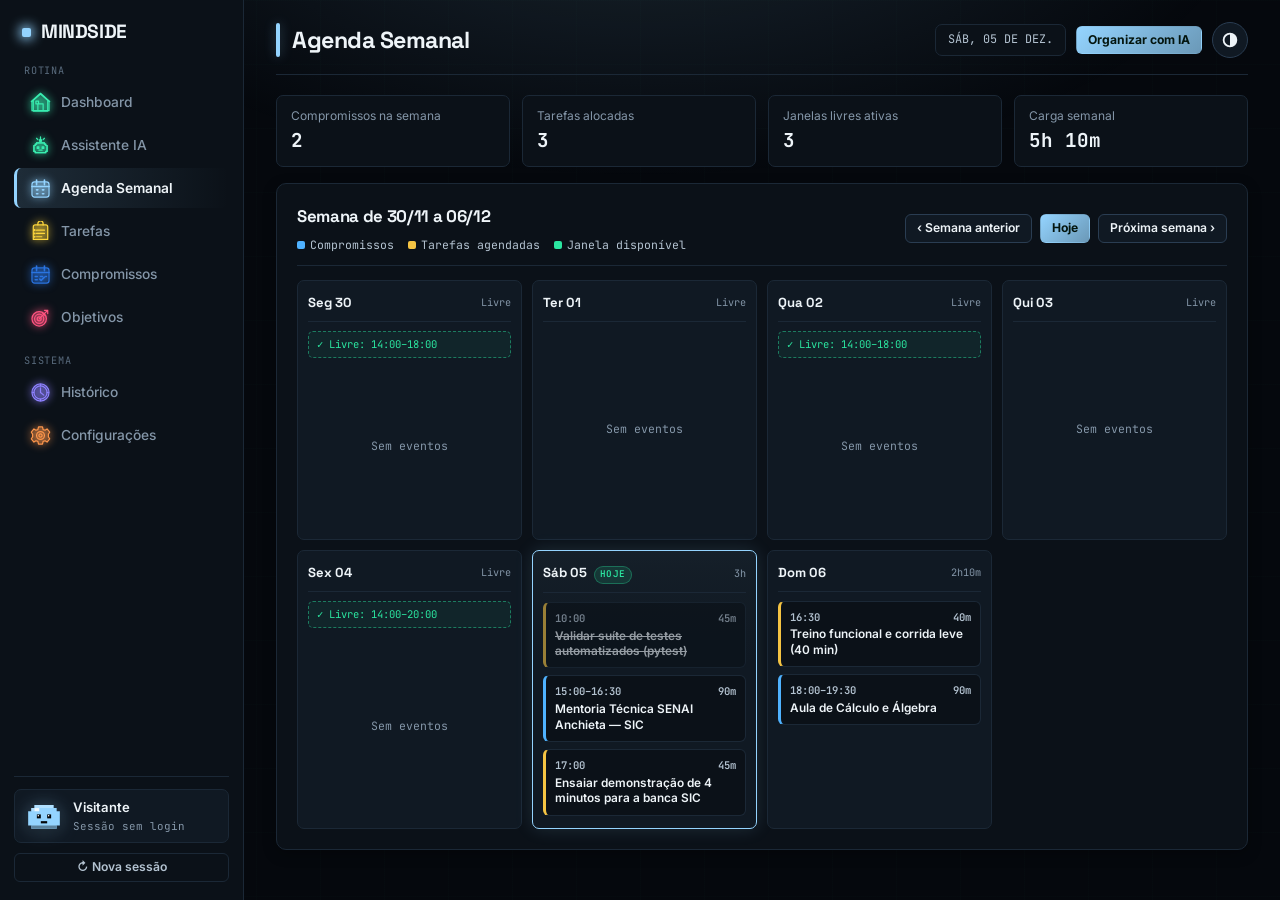
==== commit da3421bd: "Add files via upload" ====
--- a/agenda.html
+++ b/agenda.html
@@ -9,6 +9,7 @@
 <body data-area="agenda">
   <div class="app-shell"><div id="app-shell" style="display:contents;"></div></div>
   <script src="js/theme.js"></script>
+  <script src="js/mock-backend.js"></script>
   <script src="js/api.js"></script>
   <script src="js/toast.js"></script>
   <script src="js/area-theme.js"></script>
